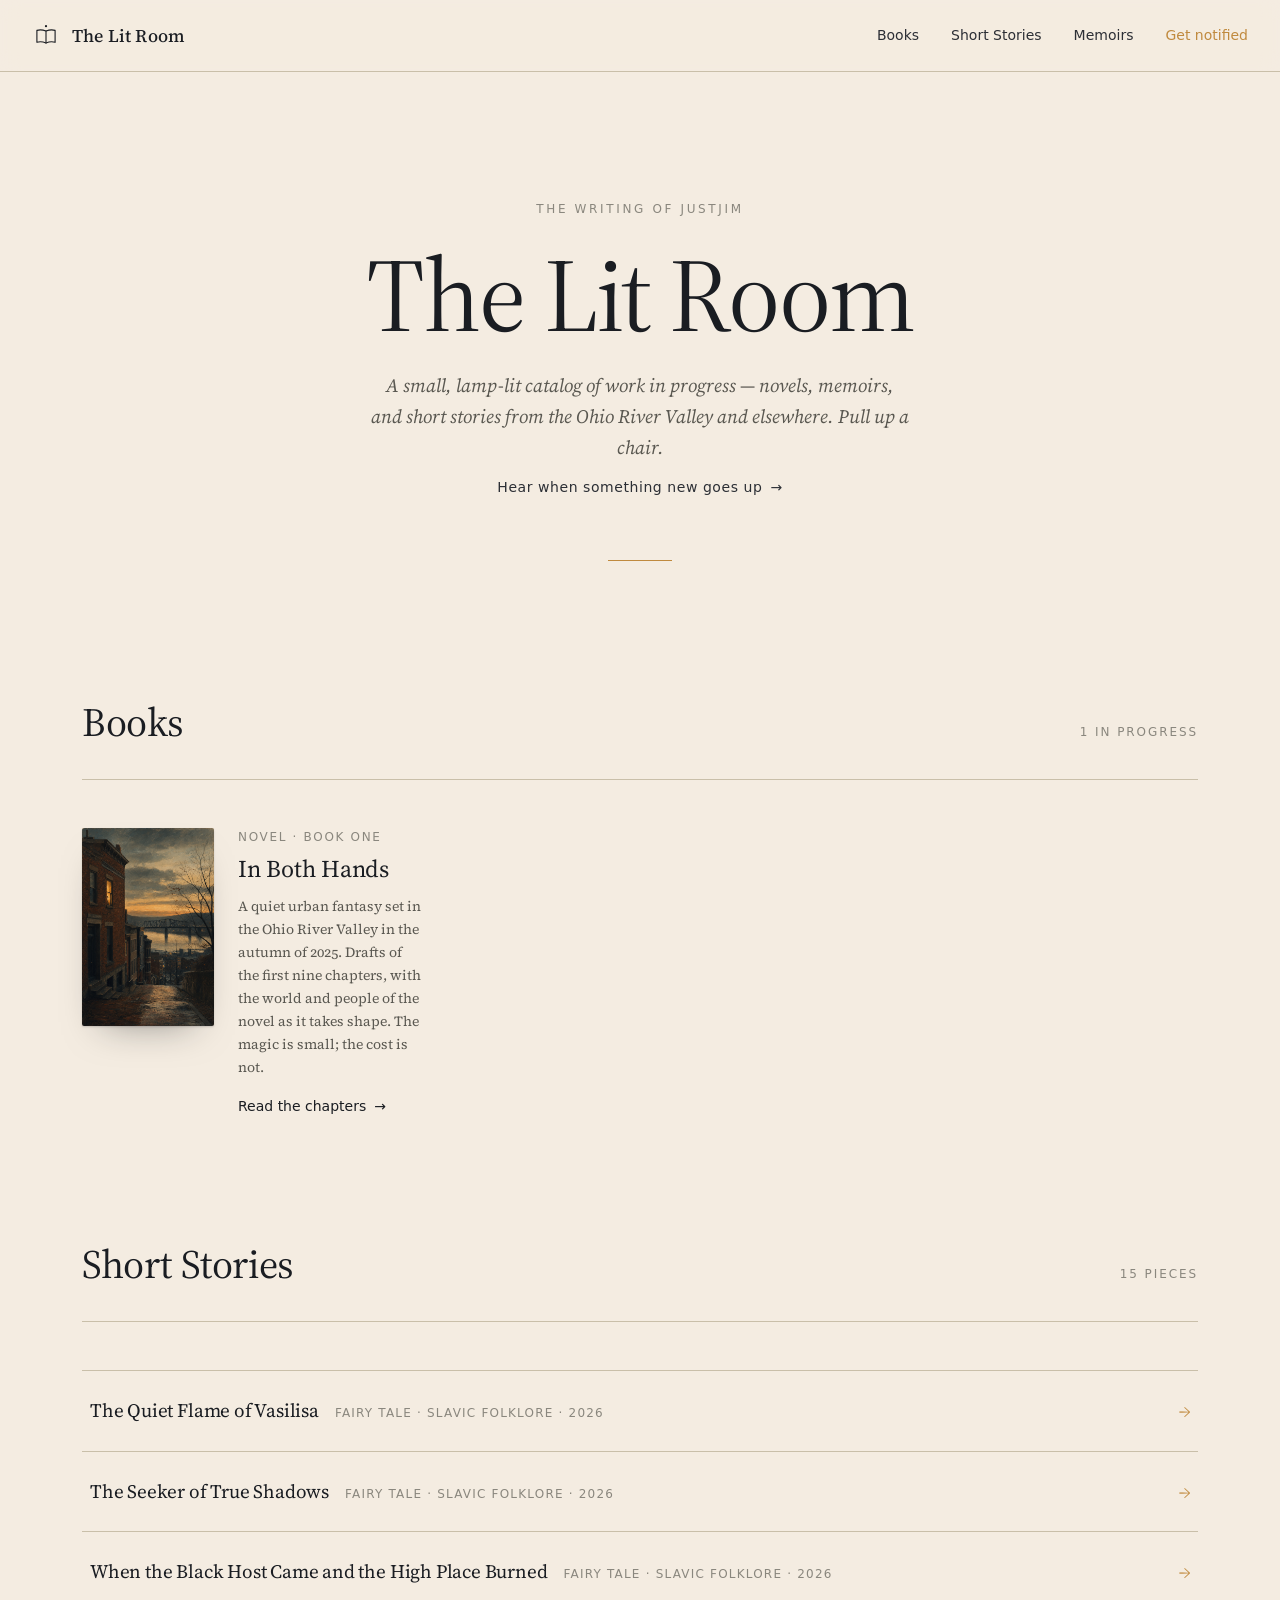
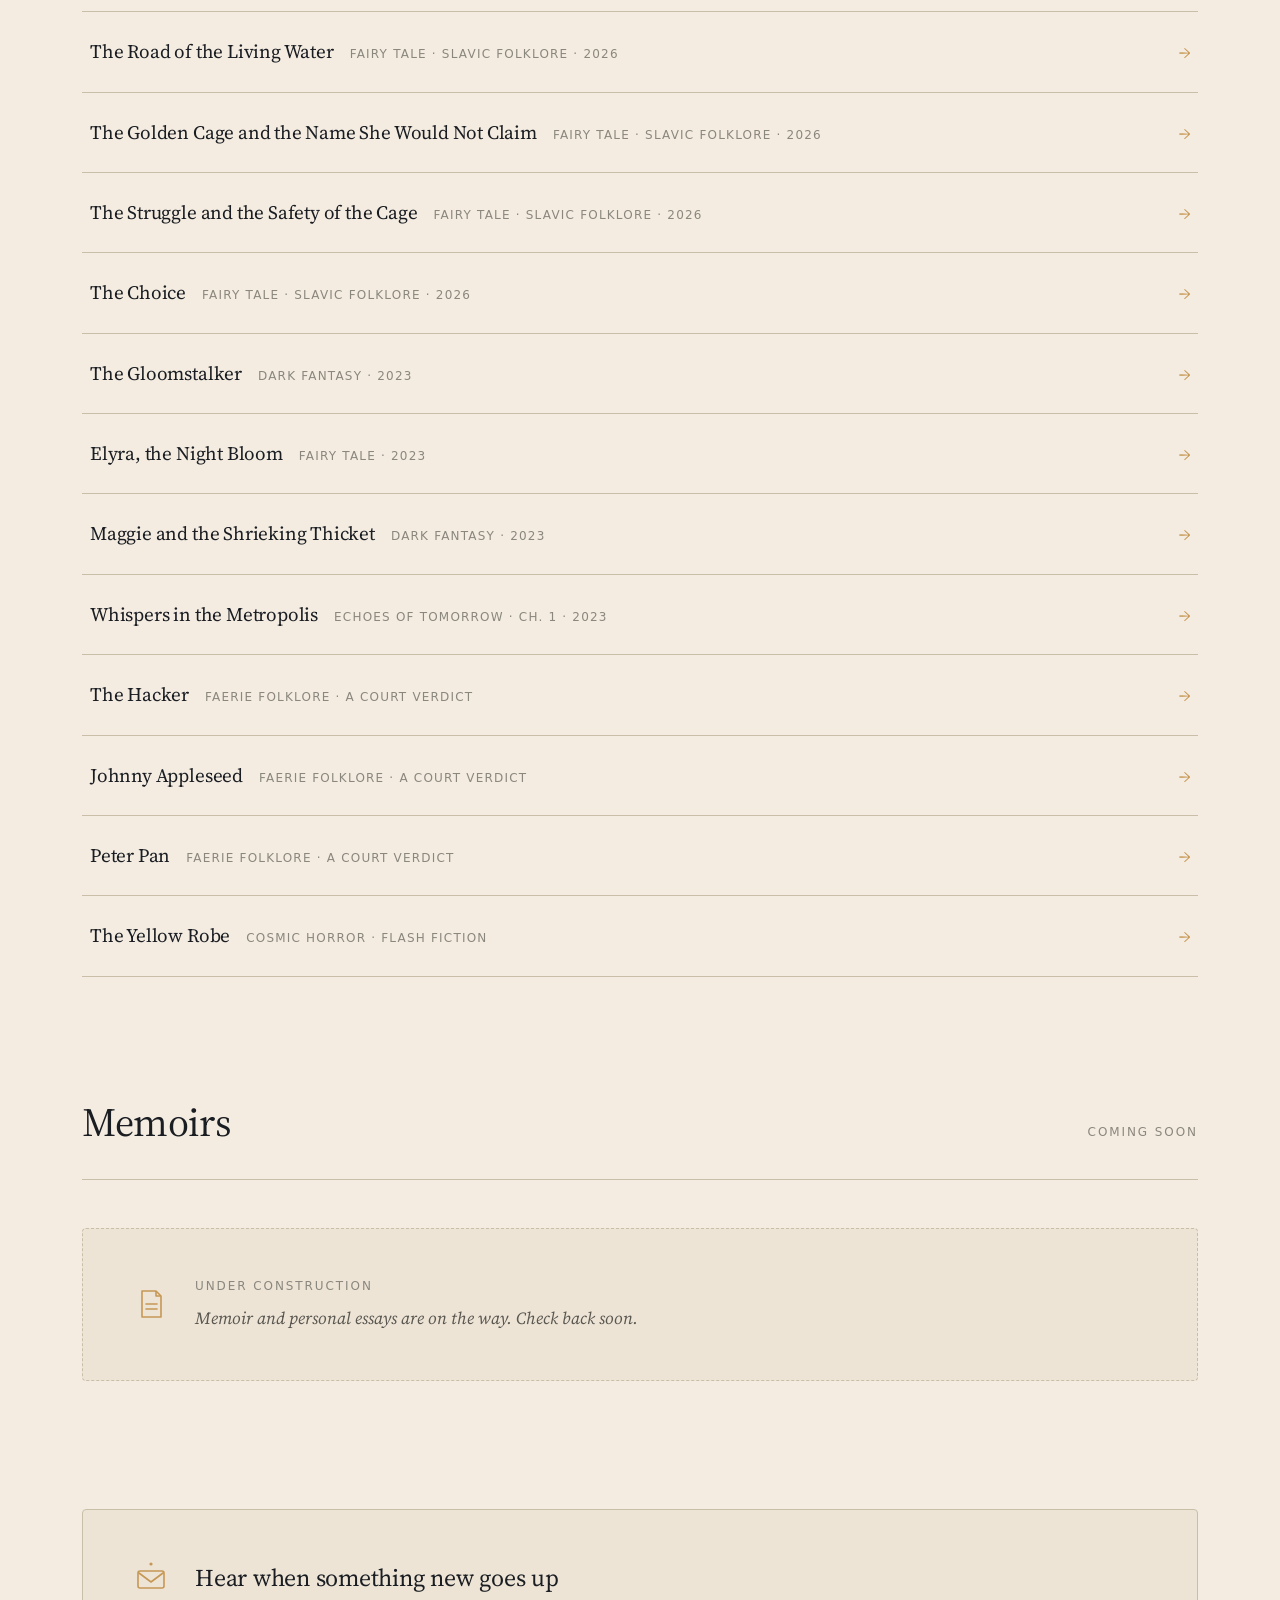
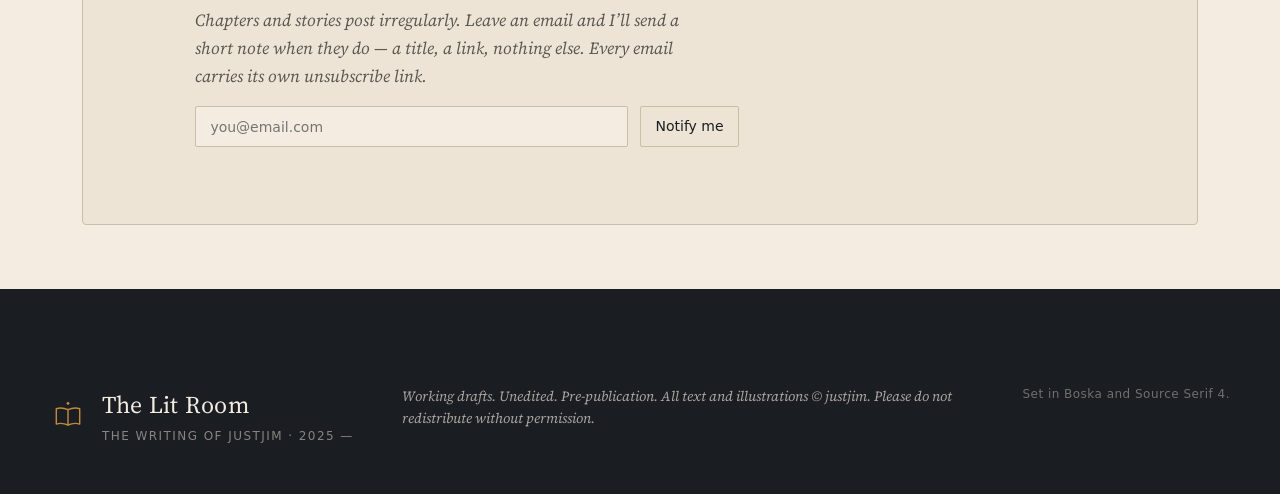
==== index.html @ fb795b66 "chore: bump the app.js cache-buster to v=7 and count The Choice on the index The tale-seven language" ====
<!doctype html>
<html lang="en">
<head>
<meta charset="utf-8" />
<meta name="viewport" content="width=device-width, initial-scale=1" />
<title>The Lit Room — books, memoirs &amp; short stories by justjim</title>
<meta name="description" content="The Lit Room — the writing of justjim. Books, memoirs, and short stories, including the novel in progress In Both Hands." />
<meta name="theme-color" content="#1a1d22" />

<!-- Fonts: Boska (display, literary) + Source Serif 4 (body) + Satoshi (UI micro) -->
<link rel="preconnect" href="https://api.fontshare.com" />
<link rel="preconnect" href="https://cdn.fontshare.com" crossorigin />
<link href="https://api.fontshare.com/v2/css?f[]=boska@300,400,500,700,400i&f[]=satoshi@300,400,500,700&display=swap" rel="stylesheet" />
<link rel="preconnect" href="https://fonts.googleapis.com" />
<link rel="preconnect" href="https://fonts.gstatic.com" crossorigin />
<link href="https://fonts.googleapis.com/css2?family=Source+Serif+4:ital,opsz,wght@0,8..60,300..700;1,8..60,300..700&display=swap" rel="stylesheet" />

<link rel="stylesheet" href="assets/styles.css" />
<link rel="stylesheet" href="assets/landing.css" />
<link rel="stylesheet" href="assets/notify.css" />
<link rel="icon" href="assets/favicon.svg" type="image/svg+xml" />

<!-- Vercel Analytics (Web Analytics + Speed Insights) -->
<script>
  window.va = window.va || function () { (window.vaq = window.vaq || []).push(arguments); };
</script>
<script defer src="/_vercel/insights/script.js"></script>
</head>
<body>

<!-- Top navigation -->
<header class="nav" aria-label="Primary">
  <a href="#top" class="nav__brand" aria-label="The Lit Room — home">
    <svg class="nav__logo" viewBox="0 0 40 40" fill="none" aria-hidden="true">
      <!-- An open book under a small light — the lit room -->
      <path d="M20 13 Q13 10 7 12 V29 Q13 27 20 30 Q27 27 33 29 V12 Q27 10 20 13 Z" stroke="currentColor" stroke-width="1.6" stroke-linejoin="round" fill="none"/>
      <path d="M20 13 V30" stroke="currentColor" stroke-width="1.6" stroke-linecap="round"/>
      <circle cx="20" cy="6" r="1.6" fill="currentColor"/>
    </svg>
    <span class="nav__wordmark">The Lit Room</span>
  </a>
  <nav class="nav__links">
    <a href="#books">Books</a>
    <a href="#short-stories">Short Stories</a>
    <a href="#memoirs">Memoirs</a>
    <!-- Revealed by notify.js alongside the signup band it points at. -->
    <a class="nav__notify" href="#notify" data-notify hidden>Get notified</a>
  </nav>
</header>

<main id="top">

<!-- Landing hero -->
<section class="lp-hero">
  <div class="lp-hero__overline">The writing of justjim</div>
  <h1 class="lp-hero__title">The Lit Room</h1>
  <p class="lp-hero__lede">
    A small, lamp-lit catalog of work in progress — novels, memoirs, and
    short stories from the Ohio River Valley and elsewhere. Pull up a chair.
  </p>
  <a href="#notify" class="cta-quiet" data-notify hidden>Hear when something new goes up <span aria-hidden="true">→</span></a>
  <div class="lp-hero__rule" aria-hidden="true"></div>
</section>

<!-- BOOKS -->
<section id="books" class="collection">
  <div class="collection__head">
    <h2 class="collection__title">Books</h2>
    <span class="collection__count">1 in progress</span>
  </div>
  <div class="works">
    <a class="work" href="in-both-hands.html">
      <div class="work__cover">
        <img src="assets/images/cover.png" alt="In Both Hands — a lit window above a rain-wet brick street descending to the river at autumn dusk" />
      </div>
      <div class="work__detail">
        <div class="work__overline">Novel · Book one</div>
        <h3 class="work__title">In Both Hands</h3>
        <p class="work__blurb">
          A quiet urban fantasy set in the Ohio River Valley in the autumn of
          2025. Drafts of the first nine chapters, with the world and people
          of the novel as it takes shape. The magic is small; the cost is not.
        </p>
        <span class="work__cta">Read the chapters <span class="arrow" aria-hidden="true">→</span></span>
      </div>
    </a>
  </div>
</section>

<!-- SHORT STORIES -->
<section id="short-stories" class="collection">
  <div class="collection__head">
    <h2 class="collection__title">Short Stories</h2>
    <span class="collection__count">15 pieces</span>
  </div>
  <ul class="story-list">
    <li class="story-list__item">
      <a class="story-list__link" href="short-stories.html#vasilisa">
        <span class="story-list__title">The Quiet Flame of Vasilisa</span>
        <span class="story-list__meta">Fairy tale · Slavic folklore · 2026</span>
        <span class="story-list__arrow" aria-hidden="true">→</span>
      </a>
    </li>
    <li class="story-list__item">
      <a class="story-list__link" href="short-stories.html#seeker">
        <span class="story-list__title">The Seeker of True Shadows</span>
        <span class="story-list__meta">Fairy tale · Slavic folklore · 2026</span>
        <span class="story-list__arrow" aria-hidden="true">→</span>
      </a>
    </li>
    <li class="story-list__item">
      <a class="story-list__link" href="short-stories.html#black-host">
        <span class="story-list__title">When the Black Host Came and the High Place Burned</span>
        <span class="story-list__meta">Fairy tale · Slavic folklore · 2026</span>
        <span class="story-list__arrow" aria-hidden="true">→</span>
      </a>
    </li>
    <li class="story-list__item">
      <a class="story-list__link" href="short-stories.html#living-water">
        <span class="story-list__title">The Road of the Living Water</span>
        <span class="story-list__meta">Fairy tale · Slavic folklore · 2026</span>
        <span class="story-list__arrow" aria-hidden="true">→</span>
      </a>
    </li>
    <li class="story-list__item">
      <a class="story-list__link" href="short-stories.html#golden-cage">
        <span class="story-list__title">The Golden Cage and the Name She Would Not Claim</span>
        <span class="story-list__meta">Fairy tale · Slavic folklore · 2026</span>
        <span class="story-list__arrow" aria-hidden="true">→</span>
      </a>
    </li>
    <li class="story-list__item">
      <a class="story-list__link" href="short-stories.html#safety-of-the-cage">
        <span class="story-list__title">The Struggle and the Safety of the Cage</span>
        <span class="story-list__meta">Fairy tale · Slavic folklore · 2026</span>
        <span class="story-list__arrow" aria-hidden="true">→</span>
      </a>
    </li>
    <li class="story-list__item">
      <a class="story-list__link" href="short-stories.html#the-choice">
        <span class="story-list__title">The Choice</span>
        <span class="story-list__meta">Fairy tale · Slavic folklore · 2026</span>
        <span class="story-list__arrow" aria-hidden="true">→</span>
      </a>
    </li>
    <li class="story-list__item">
      <a class="story-list__link" href="short-stories.html#gloomstalker">
        <span class="story-list__title">The Gloomstalker</span>
        <span class="story-list__meta">Dark fantasy · 2023</span>
        <span class="story-list__arrow" aria-hidden="true">→</span>
      </a>
    </li>
    <li class="story-list__item">
      <a class="story-list__link" href="short-stories.html#elyra">
        <span class="story-list__title">Elyra, the Night Bloom</span>
        <span class="story-list__meta">Fairy tale · 2023</span>
        <span class="story-list__arrow" aria-hidden="true">→</span>
      </a>
    </li>
    <li class="story-list__item">
      <a class="story-list__link" href="short-stories.html#maggie">
        <span class="story-list__title">Maggie and the Shrieking Thicket</span>
        <span class="story-list__meta">Dark fantasy · 2023</span>
        <span class="story-list__arrow" aria-hidden="true">→</span>
      </a>
    </li>
    <li class="story-list__item">
      <a class="story-list__link" href="short-stories.html#echoes-of-tomorrow">
        <span class="story-list__title">Whispers in the Metropolis</span>
        <span class="story-list__meta">Echoes of Tomorrow · ch. 1 · 2023</span>
        <span class="story-list__arrow" aria-hidden="true">→</span>
      </a>
    </li>
    <li class="story-list__item">
      <a class="story-list__link" href="short-stories.html#hacker">
        <span class="story-list__title">The Hacker</span>
        <span class="story-list__meta">Faerie folklore · A Court verdict</span>
        <span class="story-list__arrow" aria-hidden="true">→</span>
      </a>
    </li>
    <li class="story-list__item">
      <a class="story-list__link" href="short-stories.html#johnny-appleseed">
        <span class="story-list__title">Johnny Appleseed</span>
        <span class="story-list__meta">Faerie folklore · A Court verdict</span>
        <span class="story-list__arrow" aria-hidden="true">→</span>
      </a>
    </li>
    <li class="story-list__item">
      <a class="story-list__link" href="short-stories.html#peter-pan">
        <span class="story-list__title">Peter Pan</span>
        <span class="story-list__meta">Faerie folklore · A Court verdict</span>
        <span class="story-list__arrow" aria-hidden="true">→</span>
      </a>
    </li>
    <li class="story-list__item">
      <a class="story-list__link" href="short-stories.html#yellow-robe">
        <span class="story-list__title">The Yellow Robe</span>
        <span class="story-list__meta">Cosmic horror · Flash fiction</span>
        <span class="story-list__arrow" aria-hidden="true">→</span>
      </a>
    </li>
  </ul>
</section>

<!-- MEMOIRS -->
<section id="memoirs" class="collection">
  <div class="collection__head">
    <h2 class="collection__title">Memoirs</h2>
    <span class="collection__count">Coming soon</span>
  </div>
  <div class="coming-soon">
    <svg class="coming-soon__mark" viewBox="0 0 40 40" fill="none" aria-hidden="true">
      <path d="M11 7 H25 L30 12 V33 H11 Z" stroke="currentColor" stroke-width="1.6" stroke-linejoin="round" fill="none"/>
      <path d="M25 7 V12 H30" stroke="currentColor" stroke-width="1.6" stroke-linejoin="round" fill="none"/>
      <path d="M15 20 H26 M15 25 H26" stroke="currentColor" stroke-width="1.6" stroke-linecap="round"/>
    </svg>
    <div>
      <p class="coming-soon__title">Under construction</p>
      <p class="coming-soon__text">
        Memoir and personal essays are on the way. Check back soon.
      </p>
    </div>
  </div>
</section>

<!-- GET NOTIFIED (stays hidden until assets/comments-config.js is filled in) -->
<section id="notify" class="notify" aria-label="Hear about new work" data-notify hidden>
  <div class="notify__inner">
    <svg class="notify__mark" viewBox="0 0 40 40" fill="none" aria-hidden="true">
      <rect x="7" y="13" width="26" height="17" rx="2" stroke="currentColor" stroke-width="1.6" fill="none"/>
      <path d="M8 15 L20 24 L32 15" stroke="currentColor" stroke-width="1.6" stroke-linejoin="round" stroke-linecap="round" fill="none"/>
      <circle cx="20" cy="6" r="1.6" fill="currentColor"/>
    </svg>
    <div class="notify__copy">
      <p class="notify__title">Hear when something new goes up</p>
      <p class="notify__text">
        Chapters and stories post irregularly. Leave an email and I’ll send a
        short note when they do — a title, a link, nothing else. Every email
        carries its own unsubscribe link.
      </p>
      <form class="notify__form">
        <input class="notify__email" type="email" required autocomplete="email"
               placeholder="you@email.com" aria-label="Email address" />
        <button class="notify__submit" type="submit">Notify me</button>
      </form>
      <p class="notify__status" role="status" aria-live="polite"></p>
    </div>
  </div>
</section>

<!-- Footer -->
<footer class="footer">
  <div class="footer__inner">
    <div class="footer__brand">
      <svg class="footer__logo" viewBox="0 0 40 40" fill="none" aria-hidden="true">
        <path d="M20 13 Q13 10 7 12 V29 Q13 27 20 30 Q27 27 33 29 V12 Q27 10 20 13 Z" stroke="currentColor" stroke-width="1.6" stroke-linejoin="round" fill="none"/>
        <path d="M20 13 V30" stroke="currentColor" stroke-width="1.6" stroke-linecap="round"/>
        <circle cx="20" cy="6" r="1.6" fill="currentColor"/>
      </svg>
      <div>
        <div class="footer__title">The Lit Room</div>
        <div class="footer__subtitle">The writing of justjim · 2025 — </div>
      </div>
    </div>
    <p class="footer__disclaimer">
      Working drafts. Unedited. Pre-publication. All text and illustrations
      © justjim. Please do not redistribute without permission.
    </p>
    <p class="footer__colophon">
      Set in Boska and Source Serif 4.
    </p>
  </div>
</footer>

</main>

<script src="assets/app.js?v=7"></script>
<script src="assets/refresh.js"></script>
<!-- Notify signup: client-only Supabase. Invisible until assets/comments-config.js is filled in. -->
<script src="assets/comments-config.js"></script>
<script src="assets/notify.js"></script>
</body>
</html>
---- assets/styles.css ----
/* =========================================================================
   In Both Hands — a novel in progress
   Literary publisher aesthetic. Warm cream paper, ink black, lamp amber.
   Boska (display) + Source Serif 4 (body). Restrained. Considered.
   ========================================================================= */

:root {
  /* Palette — warm paper + ink + a single lamp accent */
  --paper:        #f4ece1;   /* warm cream, the page */
  --paper-2:      #ede4d6;   /* a half-step warmer for cards */
  --paper-3:      #e3d8c5;   /* slightly dusted, for borders */
  --ink:          #1a1d22;   /* near-black, with a touch of warmth */
  --ink-soft:     #2c2f35;
  --ink-mute:     #5a5851;   /* body soft, captions */
  --ink-fade:     #8a877e;   /* metadata */
  --rule:         #c9bfa9;   /* hairlines */
  --slate:        #20242b;   /* dark surface for People section */
  --slate-2:      #2a2f37;
  --amber:        #c08a3e;   /* lamp light, accent only */
  --amber-warm:   #d49a4a;
  --amber-glow:   rgba(192, 138, 62, 0.18);

  /* Type */
  --display: "Boska", "Source Serif 4", Georgia, serif;
  --body:    "Source Serif 4", Georgia, "Times New Roman", serif;
  --ui:      "Satoshi", "Inter", system-ui, -apple-system, sans-serif;

  /* Scale */
  --text-xs:   0.75rem;
  --text-sm:   0.875rem;
  --text-base: 1.0625rem;   /* 17px — comfortable literary read */
  --text-lg:   1.1875rem;
  --text-xl:   1.5rem;
  --text-2xl:  2rem;
  --text-3xl:  2.75rem;
  --text-4xl:  4rem;
  --text-hero: clamp(3rem, 9vw, 6.5rem);

  /* Spacing */
  --s-1: 0.25rem;
  --s-2: 0.5rem;
  --s-3: 0.75rem;
  --s-4: 1rem;
  --s-5: 1.5rem;
  --s-6: 2rem;
  --s-7: 3rem;
  --s-8: 4rem;
  --s-9: 6rem;
  --s-10: 8rem;

  /* Layout */
  --container: 1180px;
  --reading:   640px;

  /* Motion */
  --ease: cubic-bezier(0.22, 0.61, 0.36, 1);
  --dur-slow: 900ms;
  --dur:      450ms;
  --dur-fast: 220ms;
}

/* -------------------------------------------------------------------------
   Reset + base
   ------------------------------------------------------------------------- */
*, *::before, *::after { box-sizing: border-box; }
html { -webkit-text-size-adjust: 100%; scroll-behavior: smooth; }
body {
  margin: 0;
  background: var(--paper);
  color: var(--ink);
  font-family: var(--body);
  font-size: var(--text-base);
  line-height: 1.65;
  font-weight: 400;
  font-feature-settings: "kern", "liga", "onum";
  -webkit-font-smoothing: antialiased;
  text-rendering: optimizeLegibility;
}
img { max-width: 100%; height: auto; display: block; }
a { color: inherit; text-decoration: none; }
button { font: inherit; cursor: pointer; background: none; border: 0; color: inherit; }
hr { border: 0; }

/* Selection */
::selection { background: var(--amber); color: var(--paper); }

/* -------------------------------------------------------------------------
   Typography utilities
   ------------------------------------------------------------------------- */
.eyebrow {
  font-family: var(--ui);
  font-size: var(--text-xs);
  letter-spacing: 0.18em;
  text-transform: uppercase;
  color: var(--ink-fade);
  font-weight: 500;
  margin-bottom: var(--s-5);
}
.overline {
  font-family: var(--ui);
  font-size: var(--text-xs);
  letter-spacing: 0.16em;
  text-transform: uppercase;
  color: var(--ink-fade);
  font-weight: 500;
}
.section__title {
  font-family: var(--display);
  font-weight: 400;
  font-size: clamp(1.875rem, 4vw, 2.75rem);
  line-height: 1.15;
  letter-spacing: -0.01em;
  color: var(--ink);
  margin: 0 0 var(--s-7);
  max-width: 22ch;
}
.section__lede {
  font-family: var(--body);
  font-size: var(--text-lg);
  color: var(--ink-mute);
  max-width: 60ch;
  margin: 0 0 var(--s-7);
  font-style: italic;
}

/* -------------------------------------------------------------------------
   Navigation
   ------------------------------------------------------------------------- */
.nav {
  position: sticky;
  top: 0;
  z-index: 50;
  display: flex;
  align-items: center;
  justify-content: space-between;
  padding: var(--s-4) var(--s-6);
  background: rgba(244, 236, 225, 0.86);
  backdrop-filter: saturate(140%) blur(10px);
  -webkit-backdrop-filter: saturate(140%) blur(10px);
  border-bottom: 1px solid var(--rule);
}
.nav__brand {
  display: inline-flex;
  align-items: center;
  gap: var(--s-3);
  color: var(--ink);
}
.nav__logo { width: 28px; height: 28px; }
.nav__wordmark {
  font-family: var(--display);
  font-size: 1.125rem;
  letter-spacing: 0.01em;
  font-weight: 500;
}
.nav__links {
  display: flex;
  gap: var(--s-6);
  font-family: var(--ui);
  font-size: var(--text-sm);
  color: var(--ink-soft);
}
.nav__links a {
  position: relative;
  padding: var(--s-2) 0;
  transition: color var(--dur-fast) var(--ease);
}
.nav__links a::after {
  content: "";
  position: absolute;
  left: 0; right: 100%; bottom: 0;
  height: 1px;
  background: var(--amber);
  transition: right var(--dur) var(--ease);
}
.nav__links a:hover { color: var(--ink); }
.nav__links a:hover::after { right: 0; }
/* The signup link carries the accent so it reads as an offer, not a section. */
.nav__links a.nav__notify { color: var(--amber); }

@media (max-width: 720px) {
  .nav { padding: var(--s-3) var(--s-4); }
  .nav__links { gap: var(--s-4); font-size: var(--text-xs); }
  .nav__links a:nth-child(n+4) { display: none; }
  /* The signup link is the point of the nav on a phone — keep it past the cut. */
  .nav__links a.nav__notify:nth-child(n+4) { display: inline-block; }
}

/* -------------------------------------------------------------------------
   Hero
   ------------------------------------------------------------------------- */
.hero {
  display: grid;
  grid-template-columns: 1fr 1fr;
  gap: var(--s-9);
  align-items: center;
  max-width: var(--container);
  margin: 0 auto;
  padding: var(--s-10) var(--s-6) var(--s-9);
}
.hero__cover {
  position: relative;
  perspective: 1800px;
}
.hero__frame {
  position: relative;
  aspect-ratio: 2 / 3;
  border-radius: 2px;
  overflow: hidden;
  background: var(--ink);
  box-shadow:
    0 1px 0 rgba(255,255,255,0.08) inset,
    0 30px 60px -20px rgba(26, 29, 34, 0.45),
    0 10px 25px -10px rgba(26, 29, 34, 0.35);
  transform: rotateY(-2deg) rotateX(0.5deg);
  transition: transform var(--dur-slow) var(--ease);
}
.hero__frame:hover { transform: rotateY(0deg) rotateX(0deg); }
.hero__frame img {
  width: 100%;
  height: 100%;
  object-fit: cover;
  filter: contrast(1.02) saturate(0.95);
}
/* Halation around the lit window in the cover */
.hero__frame::before {
  content: "";
  position: absolute;
  inset: 0;
  background: radial-gradient(
    circle at 72% 38%,
    var(--amber-glow) 0%,
    transparent 35%
  );
  pointer-events: none;
  mix-blend-mode: screen;
}
/* Vignette */
.hero__frame::after {
  content: "";
  position: absolute;
  inset: 0;
  background: radial-gradient(
    ellipse at center,
    transparent 55%,
    rgba(0,0,0,0.35) 100%
  );
  pointer-events: none;
}
.hero__frame-text {
  position: absolute;
  inset: auto 0 8% 0;
  text-align: center;
  color: var(--paper);
  z-index: 2;
  padding: 0 var(--s-5);
}
.hero__frame-overline {
  font-family: var(--ui);
  font-size: 0.625rem;
  letter-spacing: 0.4em;
  text-transform: uppercase;
  color: rgba(244, 236, 225, 0.65);
  margin-bottom: var(--s-3);
}
.hero__frame-title {
  font-family: var(--display);
  font-size: clamp(1.5rem, 3.2vw, 2.4rem);
  letter-spacing: 0.02em;
  line-height: 1.05;
  font-weight: 400;
  text-shadow: 0 1px 6px rgba(0,0,0,0.45);
}
.hero__frame-author {
  font-family: var(--display);
  font-style: italic;
  font-size: 0.95rem;
  margin-top: var(--s-3);
  color: rgba(244, 236, 225, 0.78);
  letter-spacing: 0.02em;
}

.hero__copy { max-width: 36rem; }
.hero__title {
  font-family: var(--display);
  font-weight: 300;
  line-height: 0.96;
  letter-spacing: -0.02em;
  color: var(--ink);
  font-size: var(--text-hero);
  margin: var(--s-4) 0 var(--s-5);
  display: flex;
  flex-direction: column;
}
.hero__title .i {
  font-style: italic;
  font-weight: 300;
  color: var(--ink-soft);
}
.hero__title .ii {
  font-weight: 500;
  color: var(--ink);
  letter-spacing: -0.015em;
}
.hero__byline {
  font-family: var(--body);
  font-style: italic;
  color: var(--ink-mute);
  font-size: var(--text-lg);
  margin: 0 0 var(--s-6);
}
.hero__byline strong { font-weight: 500; font-style: normal; color: var(--ink); }
.hero__lede {
  font-family: var(--body);
  font-size: var(--text-lg);
  line-height: 1.65;
  color: var(--ink-soft);
  margin: 0 0 var(--s-7);
  max-width: 34rem;
}
.hero__meta {
  display: grid;
  grid-template-columns: repeat(2, minmax(0, 1fr));
  gap: var(--s-4) var(--s-5);
  padding: var(--s-5) 0;
  border-top: 1px solid var(--rule);
  border-bottom: 1px solid var(--rule);
  margin-bottom: var(--s-6);
}
.hero__meta > div { display: flex; flex-direction: column; gap: 2px; }
.meta__k {
  font-family: var(--ui);
  font-size: 0.625rem;
  letter-spacing: 0.22em;
  text-transform: uppercase;
  color: var(--ink-fade);
}
.meta__v {
  font-family: var(--body);
  font-size: 0.95rem;
  color: var(--ink-soft);
}

.cta {
  display: inline-flex;
  align-items: center;
  gap: var(--s-3);
  font-family: var(--ui);
  font-size: 0.875rem;
  letter-spacing: 0.04em;
  color: var(--ink);
  padding: var(--s-3) var(--s-5);
  border: 1px solid var(--ink);
  border-radius: 999px;
  transition: all var(--dur) var(--ease);
}
.cta:hover {
  background: var(--ink);
  color: var(--paper);
  transform: translateY(-1px);
}

/* Secondary pull toward the signup band — quieter than the pill so it never
   competes with the primary "read" action beside it. */
a.cta-quiet {
  display: inline-flex;
  align-items: center;
  gap: var(--s-2);
  font-family: var(--ui);
  font-size: 0.875rem;
  letter-spacing: 0.04em;
  color: var(--ink-soft);
  padding: var(--s-3) 0;
  border-bottom: 1px solid transparent;
  transition: color var(--dur-fast) var(--ease), border-color var(--dur-fast) var(--ease);
}
a.cta-quiet:hover { color: var(--amber); border-bottom-color: var(--amber); }

.hero__actions {
  display: flex;
  align-items: center;
  gap: var(--s-5);
  flex-wrap: wrap;
}

@media (max-width: 880px) {
  .hero {
    grid-template-columns: 1fr;
    gap: var(--s-7);
    padding: var(--s-8) var(--s-4) var(--s-7);
  }
  .hero__cover { max-width: 360px; margin: 0 auto; }
  .hero__meta { grid-template-columns: 1fr 1fr; }
}

/* -------------------------------------------------------------------------
   Sections
   ------------------------------------------------------------------------- */
.section {
  padding: var(--s-10) var(--s-6);
  border-top: 1px solid var(--rule);
}
.section__inner {
  max-width: var(--container);
  margin: 0 auto;
}

.section--about { background: var(--paper); }
.prose {
  font-family: var(--body);
  font-size: var(--text-lg);
  line-height: 1.75;
  color: var(--ink-soft);
}
.prose p { margin: 0 0 var(--s-5); }
.prose--two-column {
  column-count: 2;
  column-gap: var(--s-8);
  max-width: 68rem;
}
.prose--two-column p:first-child::first-letter {
  font-family: var(--display);
  font-size: 3.6em;
  float: left;
  line-height: 0.88;
  padding: 0.05em 0.08em 0 0;
  color: var(--ink);
  font-weight: 400;
}
@media (max-width: 760px) {
  .prose--two-column { column-count: 1; }
}

/* -------------------------------------------------------------------------
   World
   ------------------------------------------------------------------------- */
.section--world { background: var(--paper-2); }
.world-grid {
  display: grid;
  grid-template-columns: repeat(3, 1fr);
  gap: var(--s-6);
}
.world-card {
  background: var(--paper);
  border: 1px solid var(--paper-3);
  padding: var(--s-6);
  border-radius: 3px;
  transition: transform var(--dur) var(--ease), box-shadow var(--dur) var(--ease);
}
.world-card:hover {
  transform: translateY(-2px);
  box-shadow: 0 20px 40px -25px rgba(26,29,34,0.25);
}
.world-card__location {
  font-family: var(--ui);
  font-size: var(--text-xs);
  letter-spacing: 0.2em;
  text-transform: uppercase;
  color: var(--amber);
  margin-bottom: var(--s-3);
}
.world-card__title {
  font-family: var(--display);
  font-weight: 400;
  font-size: var(--text-xl);
  margin: 0 0 var(--s-3);
  color: var(--ink);
}
.world-card p {
  font-family: var(--body);
  font-size: var(--text-base);
  color: var(--ink-mute);
  line-height: 1.6;
  margin: 0;
}
@media (max-width: 880px) { .world-grid { grid-template-columns: 1fr; } }

/* -------------------------------------------------------------------------
   People
   ------------------------------------------------------------------------- */
.section--people {
  background: var(--slate);
  color: var(--paper);
  border-top-color: var(--slate-2);
}
.section--people .eyebrow { color: rgba(244,236,225,0.5); }
.section--people .section__title { color: var(--paper); }

.people-grid {
  display: grid;
  grid-template-columns: 1fr 1fr;
  gap: var(--s-7);
}
.person {
  padding: var(--s-6);
  background: var(--slate-2);
  border-radius: 3px;
  border-left: 2px solid var(--amber);
}
.person__plate {
  display: flex;
  justify-content: space-between;
  align-items: baseline;
  margin-bottom: var(--s-5);
  padding-bottom: var(--s-4);
  border-bottom: 1px solid rgba(244,236,225,0.12);
}
.person__monogram {
  font-family: var(--display);
  font-size: var(--text-2xl);
  color: var(--amber);
  font-weight: 400;
  letter-spacing: 0.04em;
}
.person__role {
  font-family: var(--ui);
  font-size: var(--text-xs);
  letter-spacing: 0.1em;
  text-transform: uppercase;
  color: rgba(244,236,225,0.55);
  text-align: right;
}
.person__name {
  font-family: var(--display);
  font-weight: 400;
  font-size: 1.875rem;
  color: var(--paper);
  margin: 0 0 var(--s-3);
  letter-spacing: -0.005em;
}
.person__brief {
  font-family: var(--body);
  color: rgba(244,236,225,0.78);
  font-size: var(--text-base);
  line-height: 1.65;
  margin: 0 0 var(--s-5);
}
.person__voice {
  font-family: var(--body);
  font-style: italic;
  color: var(--paper);
  font-size: var(--text-lg);
  line-height: 1.6;
  padding: var(--s-4) 0 var(--s-4) var(--s-5);
  border-left: 1px solid var(--amber);
  margin: 0 0 var(--s-3);
}
.quote-open, .quote-close {
  font-family: var(--display);
  color: var(--amber);
  font-size: 1.4em;
  line-height: 0;
  vertical-align: -0.15em;
  font-style: normal;
}
.person__voice-note {
  font-family: var(--ui);
  font-size: var(--text-xs);
  letter-spacing: 0.05em;
  color: rgba(244,236,225,0.5);
}
@media (max-width: 880px) { .people-grid { grid-template-columns: 1fr; } }

/* -------------------------------------------------------------------------
   Chapters
   ------------------------------------------------------------------------- */
.section--chapters { background: var(--paper); }
.chapters {
  list-style: none;
  padding: 0;
  margin: 0;
  counter-reset: chapter;
}
.chapter {
  display: grid;
  grid-template-columns: 5fr 7fr;
  gap: var(--s-7);
  padding: var(--s-7) 0;
  border-bottom: 1px solid var(--rule);
}
.chapter:last-child { border-bottom: 0; }
/* Chapters without an illustration read full-width instead of leaving an empty art column. */
.chapter--no-art { grid-template-columns: 1fr; }

.chapter__art {
  margin: 0;
  position: relative;
}
.chapter__art img {
  width: 100%;
  aspect-ratio: 4 / 5;
  object-fit: cover;
  border-radius: 2px;
  filter: contrast(1.02) saturate(0.92);
  box-shadow: 0 18px 35px -22px rgba(26,29,34,0.4);
}

.chapter__num {
  font-family: var(--ui);
  font-size: var(--text-xs);
  letter-spacing: 0.24em;
  text-transform: uppercase;
  color: var(--amber);
  font-weight: 500;
  margin-bottom: var(--s-3);
}
.chapter__title {
  font-family: var(--display);
  font-weight: 400;
  font-size: clamp(1.875rem, 3.4vw, 2.6rem);
  line-height: 1.12;
  color: var(--ink);
  margin: 0 0 var(--s-4);
  letter-spacing: -0.01em;
}
.chapter__meta {
  display: flex;
  flex-wrap: wrap;
  gap: var(--s-2);
  font-family: var(--ui);
  font-size: var(--text-xs);
  color: var(--ink-fade);
  letter-spacing: 0.04em;
  margin-bottom: var(--s-5);
}
.chapter__meta span:nth-child(even) { color: var(--rule); }
.chapter__synopsis {
  font-family: var(--body);
  font-size: var(--text-lg);
  color: var(--ink-mute);
  line-height: 1.7;
  margin: 0 0 var(--s-6);
  max-width: 38rem;
  font-style: italic;
}
.chapter__toggle {
  display: inline-flex;
  align-items: center;
  gap: var(--s-3);
  font-family: var(--ui);
  font-size: 0.875rem;
  letter-spacing: 0.05em;
  color: var(--ink);
  border-bottom: 1px solid var(--ink);
  padding: var(--s-2) 0;
  transition: gap var(--dur) var(--ease), color var(--dur) var(--ease);
}
.chapter__toggle:hover {
  gap: var(--s-5);
  color: var(--amber);
  border-bottom-color: var(--amber);
}
.chapter__toggle-icon {
  display: inline-block;
  transition: transform var(--dur) var(--ease);
}
.chapter__toggle[aria-expanded="true"] .chapter__toggle-icon {
  transform: rotate(180deg);
}

.chapter__body {
  grid-column: 1 / -1;
  margin-top: var(--s-7);
  padding-top: var(--s-6);
  border-top: 1px solid var(--rule);
}
.chapter__body[hidden] { display: none; }
.chapter__body-inner {
  max-width: var(--reading);
  margin: 0 auto;
  font-family: var(--body);
  font-size: 1.125rem;
  line-height: 1.78;
  color: var(--ink-soft);
}
.chapter__body-inner p {
  margin: 0 0 var(--s-4);
  text-align: left;
  hyphens: auto;
}
.chapter__body-inner p:first-child::first-letter {
  font-family: var(--display);
  font-size: 3.4em;
  float: left;
  line-height: 0.88;
  padding: 0.04em 0.08em 0 0;
  color: var(--ink);
  font-weight: 400;
}
.chapter__body-inner em {
  font-style: italic;
  color: var(--ink);
}
.chapter__body-inner .section-break,
.chapter__body-inner hr.section-break {
  border: 0;
  height: var(--s-6);
  margin: var(--s-5) 0;
  display: block;
  text-align: center;
}
.chapter__body-inner .section-break::after,
.chapter__body-inner hr.section-break::after {
  content: "·   ·   ·";
  font-family: var(--display);
  color: var(--ink-fade);
  letter-spacing: 0.4em;
  font-size: 1.2rem;
}

@media (max-width: 880px) {
  .chapter { grid-template-columns: 1fr; gap: var(--s-5); }
}

/* -------------------------------------------------------------------------
   Craft
   ------------------------------------------------------------------------- */
.section--craft { background: var(--paper-2); }
.craft-grid {
  display: grid;
  grid-template-columns: repeat(2, 1fr);
  gap: var(--s-7);
}
.craft-item {
  padding: var(--s-6) var(--s-6) var(--s-6) 0;
  border-top: 1px solid var(--rule);
  padding-top: var(--s-5);
}
.craft-item__num {
  font-family: var(--display);
  font-style: italic;
  color: var(--amber);
  font-size: var(--text-xl);
  margin-bottom: var(--s-3);
}
.craft-item h3 {
  font-family: var(--display);
  font-weight: 400;
  font-size: 1.5rem;
  line-height: 1.2;
  color: var(--ink);
  margin: 0 0 var(--s-3);
}
.craft-item p {
  font-family: var(--body);
  font-size: var(--text-base);
  color: var(--ink-mute);
  line-height: 1.7;
  margin: 0;
}
.craft-item em { color: var(--ink); font-style: italic; }
@media (max-width: 760px) { .craft-grid { grid-template-columns: 1fr; gap: var(--s-5); } }

/* -------------------------------------------------------------------------
   Footer
   ------------------------------------------------------------------------- */
.footer {
  background: var(--ink);
  color: var(--paper);
  padding: var(--s-9) var(--s-6) var(--s-7);
}
.footer__inner {
  max-width: var(--container);
  margin: 0 auto;
  display: grid;
  grid-template-columns: auto 1fr auto;
  gap: var(--s-7);
  align-items: start;
}
.footer__brand {
  display: flex;
  align-items: center;
  gap: var(--s-4);
}
.footer__logo { width: 36px; height: 36px; color: var(--amber); }
.footer__title {
  font-family: var(--display);
  font-size: 1.5rem;
  font-weight: 400;
  letter-spacing: 0.01em;
  color: var(--paper);
}
.footer__subtitle {
  font-family: var(--ui);
  font-size: var(--text-xs);
  letter-spacing: 0.12em;
  text-transform: uppercase;
  color: rgba(244,236,225,0.5);
  margin-top: 2px;
}
.footer__disclaimer {
  font-family: var(--body);
  font-style: italic;
  font-size: var(--text-sm);
  color: rgba(244,236,225,0.65);
  margin: 0;
  max-width: 38rem;
  line-height: 1.6;
}
.footer__colophon {
  font-family: var(--ui);
  font-size: var(--text-xs);
  letter-spacing: 0.04em;
  color: rgba(244,236,225,0.4);
  margin: 0;
  text-align: right;
  max-width: 18rem;
  line-height: 1.6;
}
@media (max-width: 880px) {
  .footer__inner { grid-template-columns: 1fr; gap: var(--s-5); }
  .footer__colophon { text-align: left; max-width: none; }
}

/* -------------------------------------------------------------------------
   Reveal on scroll
   ------------------------------------------------------------------------- */
[data-reveal] {
  opacity: 0;
  transform: translateY(18px);
  transition:
    opacity var(--dur-slow) var(--ease),
    transform var(--dur-slow) var(--ease);
}
[data-reveal].is-visible {
  opacity: 1;
  transform: translateY(0);
}
@media (prefers-reduced-motion: reduce) {
  *, *::before, *::after {
    animation-duration: 0.01ms !important;
    transition-duration: 0.01ms !important;
  }
  [data-reveal] { opacity: 1; transform: none; }
}

/* -------------------------------------------------------------------------
   Focus styles
   ------------------------------------------------------------------------- */
:focus-visible {
  outline: 2px solid var(--amber);
  outline-offset: 3px;
  border-radius: 2px;
}
---- assets/landing.css ----
/* =========================================================================
   The Lit Room — landing page
   Built on the In Both Hands design system (styles.css supplies the palette,
   fonts, nav, footer, and base type). This file adds only the landing layout:
   the catalog hero and the three collection sections (Books, Memoirs, Shorts).
   ========================================================================= */

/* -------------------------------------------------------------------------
   Landing hero
   ------------------------------------------------------------------------- */
.lp-hero {
  max-width: var(--container);
  margin: 0 auto;
  padding: var(--s-10) var(--s-6) var(--s-8);
  text-align: center;
}
.lp-hero__overline {
  font-family: var(--ui);
  font-size: var(--text-xs);
  letter-spacing: 0.22em;
  text-transform: uppercase;
  color: var(--ink-fade);
  font-weight: 500;
  margin-bottom: var(--s-5);
}
.lp-hero__title {
  font-family: var(--display);
  font-weight: 400;
  font-size: var(--text-hero);
  line-height: 0.98;
  letter-spacing: -0.02em;
  margin: 0;
}
.lp-hero__lede {
  font-family: var(--body);
  font-size: var(--text-lg);
  font-style: italic;
  color: var(--ink-mute);
  max-width: 54ch;
  margin: var(--s-5) auto 0;
}
.lp-hero__rule {
  width: 64px;
  height: 1px;
  background: var(--amber);
  margin: var(--s-7) auto 0;
}

/* -------------------------------------------------------------------------
   Collection section
   ------------------------------------------------------------------------- */
.collection {
  max-width: var(--container);
  margin: 0 auto;
  padding: var(--s-8) var(--s-6);
}
.collection + .collection { padding-top: var(--s-7); }
.collection__head {
  display: flex;
  align-items: baseline;
  justify-content: space-between;
  gap: var(--s-4);
  padding-bottom: var(--s-5);
  margin-bottom: var(--s-7);
  border-bottom: 1px solid var(--rule);
}
.collection__title {
  font-family: var(--display);
  font-weight: 400;
  font-size: clamp(1.75rem, 4vw, 2.5rem);
  letter-spacing: -0.01em;
  margin: 0;
}
.collection__count {
  font-family: var(--ui);
  font-size: var(--text-xs);
  letter-spacing: 0.16em;
  text-transform: uppercase;
  color: var(--ink-fade);
  white-space: nowrap;
}

/* -------------------------------------------------------------------------
   Work cards (a book / memoir / story in the catalog)
   ------------------------------------------------------------------------- */
.works {
  display: grid;
  grid-template-columns: repeat(auto-fill, minmax(280px, 1fr));
  gap: var(--s-7);
}
.work {
  display: grid;
  grid-template-columns: 132px 1fr;
  gap: var(--s-5);
  align-items: start;
  color: inherit;
}
a.work {
  transition: transform var(--dur) var(--ease);
}
a.work:hover { transform: translateY(-3px); }

.work__cover {
  position: relative;
  aspect-ratio: 2 / 3;
  border-radius: 2px;
  overflow: hidden;
  background: var(--paper-3);
  box-shadow:
    0 1px 2px rgba(26, 29, 34, 0.18),
    0 18px 38px -22px rgba(26, 29, 34, 0.5);
}
.work__cover img { width: 100%; height: 100%; object-fit: cover; }
a.work:hover .work__cover {
  box-shadow:
    0 2px 4px rgba(26, 29, 34, 0.2),
    0 26px 50px -22px rgba(26, 29, 34, 0.55);
}

.work__overline {
  font-family: var(--ui);
  font-size: var(--text-xs);
  letter-spacing: 0.14em;
  text-transform: uppercase;
  color: var(--ink-fade);
  font-weight: 500;
}
.work__title {
  font-family: var(--display);
  font-weight: 400;
  font-size: var(--text-xl);
  line-height: 1.12;
  letter-spacing: -0.01em;
  margin: var(--s-2) 0 0;
}
.work__blurb {
  font-family: var(--body);
  font-size: var(--text-sm);
  color: var(--ink-mute);
  margin: var(--s-3) 0 0;
  max-width: 42ch;
}
.work__cta {
  display: inline-flex;
  align-items: center;
  gap: var(--s-2);
  font-family: var(--ui);
  font-size: var(--text-sm);
  font-weight: 500;
  color: var(--ink);
  margin-top: var(--s-4);
}
.work__cta .arrow { transition: transform var(--dur) var(--ease); }
a.work:hover .work__cta .arrow { transform: translateX(4px); }

/* -------------------------------------------------------------------------
   Story list (text-only catalog rows, e.g. Short Stories)
   ------------------------------------------------------------------------- */
.story-list {
  list-style: none;
  margin: 0;
  padding: 0;
  border-top: 1px solid var(--rule);
}
.story-list__link {
  display: flex;
  align-items: baseline;
  gap: var(--s-4);
  padding: var(--s-5) var(--s-2);
  border-bottom: 1px solid var(--rule);
  color: inherit;
  transition: background var(--dur-fast) var(--ease), padding-left var(--dur) var(--ease);
}
.story-list__link:hover {
  background: var(--paper-2);
  padding-left: var(--s-4);
}
.story-list__title {
  font-family: var(--display);
  font-size: var(--text-lg);
  letter-spacing: -0.01em;
}
.story-list__meta {
  font-family: var(--ui);
  font-size: var(--text-xs);
  letter-spacing: 0.1em;
  text-transform: uppercase;
  color: var(--ink-fade);
}
.story-list__arrow {
  margin-left: auto;
  color: var(--amber);
  transition: transform var(--dur) var(--ease);
}
.story-list__link:hover .story-list__arrow { transform: translateX(4px); }

@media (max-width: 540px) {
  .story-list__link { flex-wrap: wrap; gap: var(--s-1) var(--s-3); }
  .story-list__arrow { margin-left: var(--s-2); }
}

/* -------------------------------------------------------------------------
   Empty / under-construction state
   ------------------------------------------------------------------------- */
.coming-soon {
  display: flex;
  align-items: center;
  gap: var(--s-5);
  padding: var(--s-7);
  border: 1px dashed var(--rule);
  border-radius: 4px;
  background: var(--paper-2);
}
.coming-soon__mark {
  flex: none;
  width: 40px;
  height: 40px;
  color: var(--amber);
  opacity: 0.85;
}
.coming-soon__title {
  font-family: var(--ui);
  font-size: var(--text-xs);
  letter-spacing: 0.16em;
  text-transform: uppercase;
  color: var(--ink-fade);
  font-weight: 500;
  margin: 0 0 var(--s-2);
}
.coming-soon__text {
  font-family: var(--body);
  font-style: italic;
  color: var(--ink-mute);
  margin: 0;
  max-width: 56ch;
}

@media (max-width: 540px) {
  .work { grid-template-columns: 104px 1fr; gap: var(--s-4); }
  .coming-soon { flex-direction: column; align-items: flex-start; text-align: left; }
}
---- assets/notify.css ----
/* The Lit Room — "hear about new work" signup band + unsubscribe page.
   Quiet, in the coming-soon card's register. Hidden until notify.js confirms
   the backend is configured. */

.notify {
  max-width: var(--container);
  margin: 0 auto;
  padding: var(--s-8) var(--s-6);
}

.notify__inner {
  display: flex;
  align-items: flex-start;
  gap: var(--s-5);
  padding: var(--s-7);
  border: 1px solid var(--rule);
  border-radius: 4px;
  background: var(--paper-2);
}

.notify__mark {
  flex: none;
  width: 40px;
  height: 40px;
  color: var(--amber);
  opacity: 0.85;
}

.notify__copy { flex: 1 1 auto; min-width: 0; }

.notify__title {
  font-family: var(--display);
  font-weight: 400;
  font-size: var(--text-xl);
  letter-spacing: -0.01em;
  margin: 0 0 var(--s-2);
}

.notify__text {
  font-family: var(--body);
  font-style: italic;
  color: var(--ink-mute);
  margin: 0 0 var(--s-4);
  max-width: 56ch;
}

.notify__form {
  display: flex;
  flex-wrap: wrap;
  gap: var(--s-3);
  max-width: 34rem;
}

.notify__email {
  flex: 1 1 16rem;
  min-width: 0;
  box-sizing: border-box;
  font-family: var(--ui);
  font-size: var(--text-sm);
  color: var(--ink);
  background: var(--paper);
  border: 1px solid var(--rule);
  border-radius: 2px;
  padding: 0.5rem 0.9rem;
}
.notify__email:focus { outline: none; border-color: var(--amber); }

.notify__submit {
  font-family: var(--ui);
  font-size: var(--text-sm);
  color: var(--ink);
  background: transparent;
  border: 1px solid var(--rule);
  border-radius: 2px;
  padding: 0.5rem 0.9rem;
  cursor: pointer;
  transition: border-color 0.18s ease, color 0.18s ease;
}
.notify__submit:hover { border-color: var(--amber); color: var(--amber); }
.notify__submit:disabled { opacity: 0.5; cursor: default; }

.notify__status {
  font-family: var(--ui);
  font-size: var(--text-sm);
  color: var(--ink-soft);
  margin: var(--s-3) 0 0;
  min-height: 1.2em;
}
.notify__status--ok { color: var(--amber); }

@media (max-width: 540px) {
  .notify__inner { flex-direction: column; }
}

/* ---- unsubscribe.html ---------------------------------------------------- */

.unsub {
  max-width: var(--reading);
  margin: 0 auto;
  padding: var(--s-10) var(--s-6);
  text-align: center;
}
.unsub__mark {
  width: 40px;
  height: 40px;
  color: var(--amber);
  opacity: 0.85;
  margin: 0 auto var(--s-5);
}
.unsub__title {
  font-family: var(--display);
  font-weight: 400;
  font-size: var(--text-2xl);
  letter-spacing: -0.01em;
  margin: 0 0 var(--s-3);
}
.unsub__text {
  font-family: var(--body);
  font-style: italic;
  color: var(--ink-mute);
  margin: 0 auto var(--s-6);
  max-width: 46ch;
}
.unsub__home {
  font-family: var(--ui);
  font-size: var(--text-sm);
  font-weight: 500;
  color: var(--ink);
  border-bottom: 1px solid var(--amber);
  padding-bottom: 2px;
}
.unsub__home:hover { color: var(--amber); }
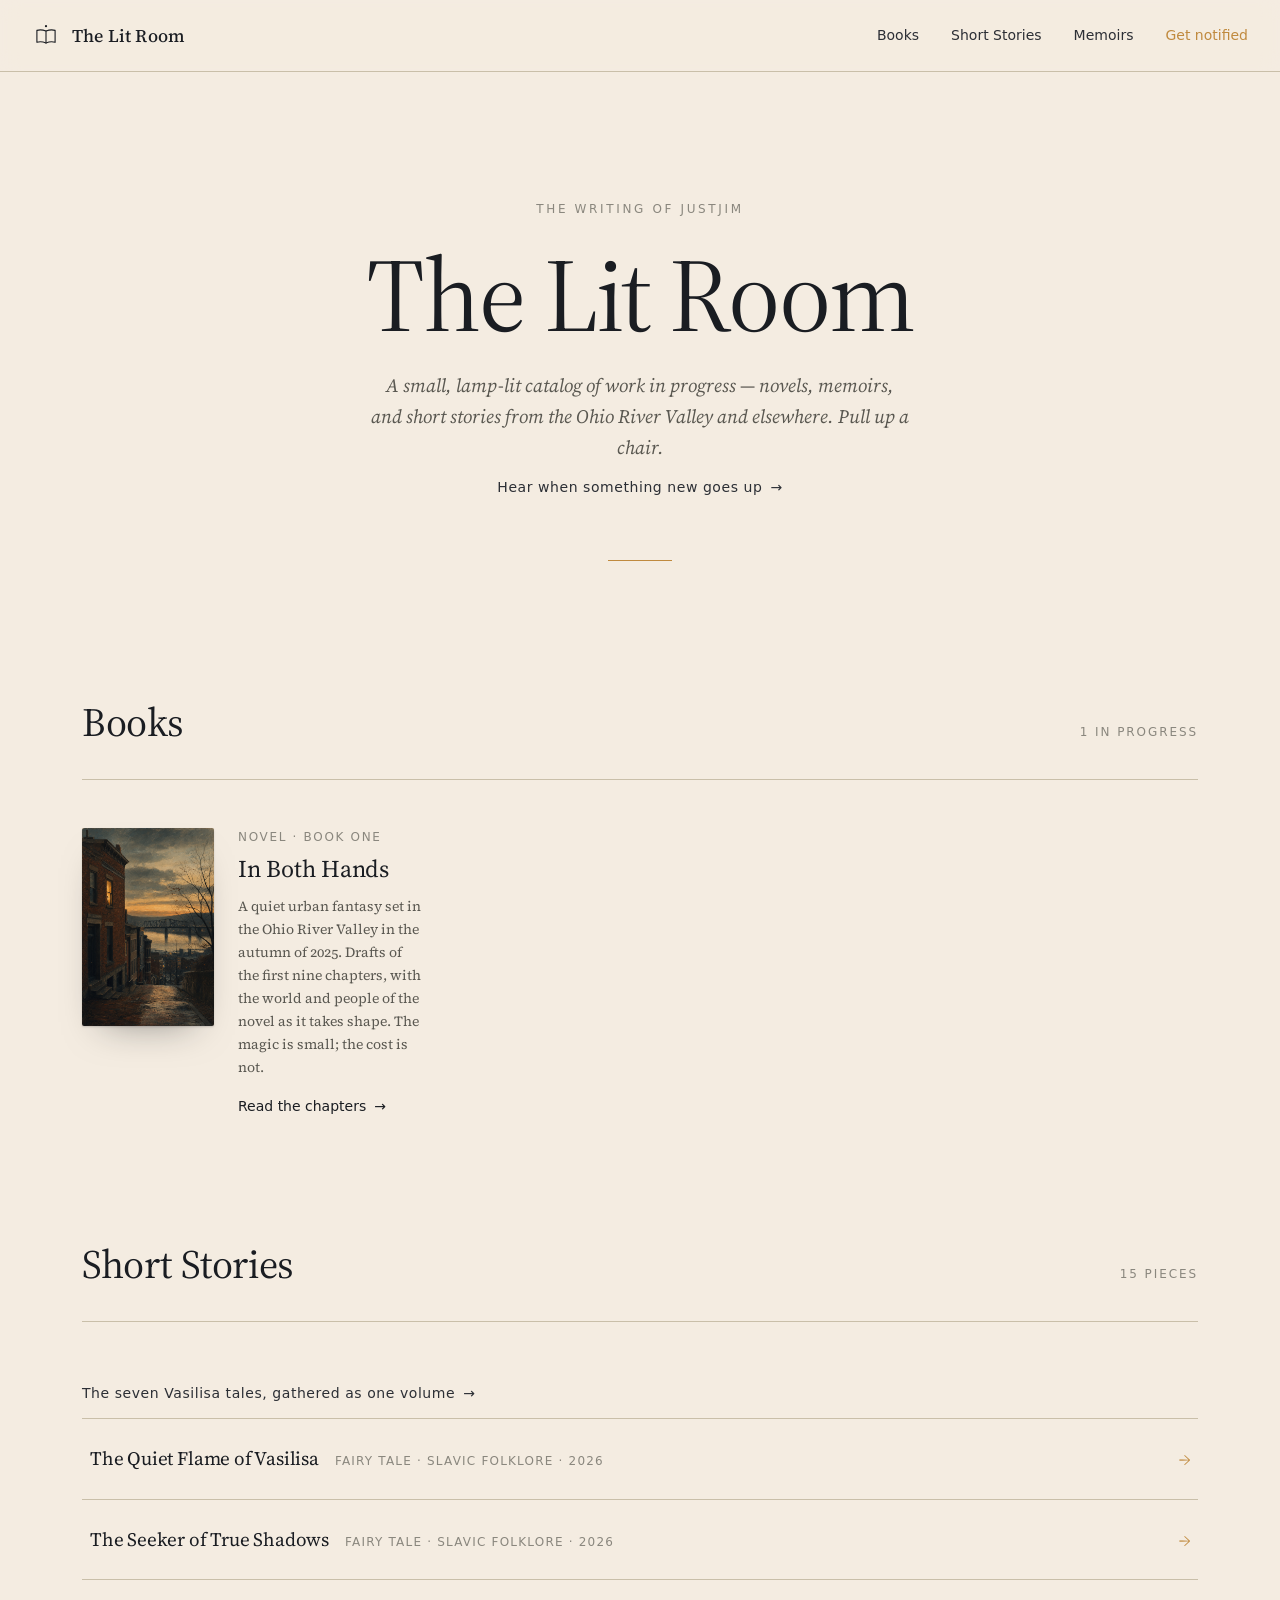
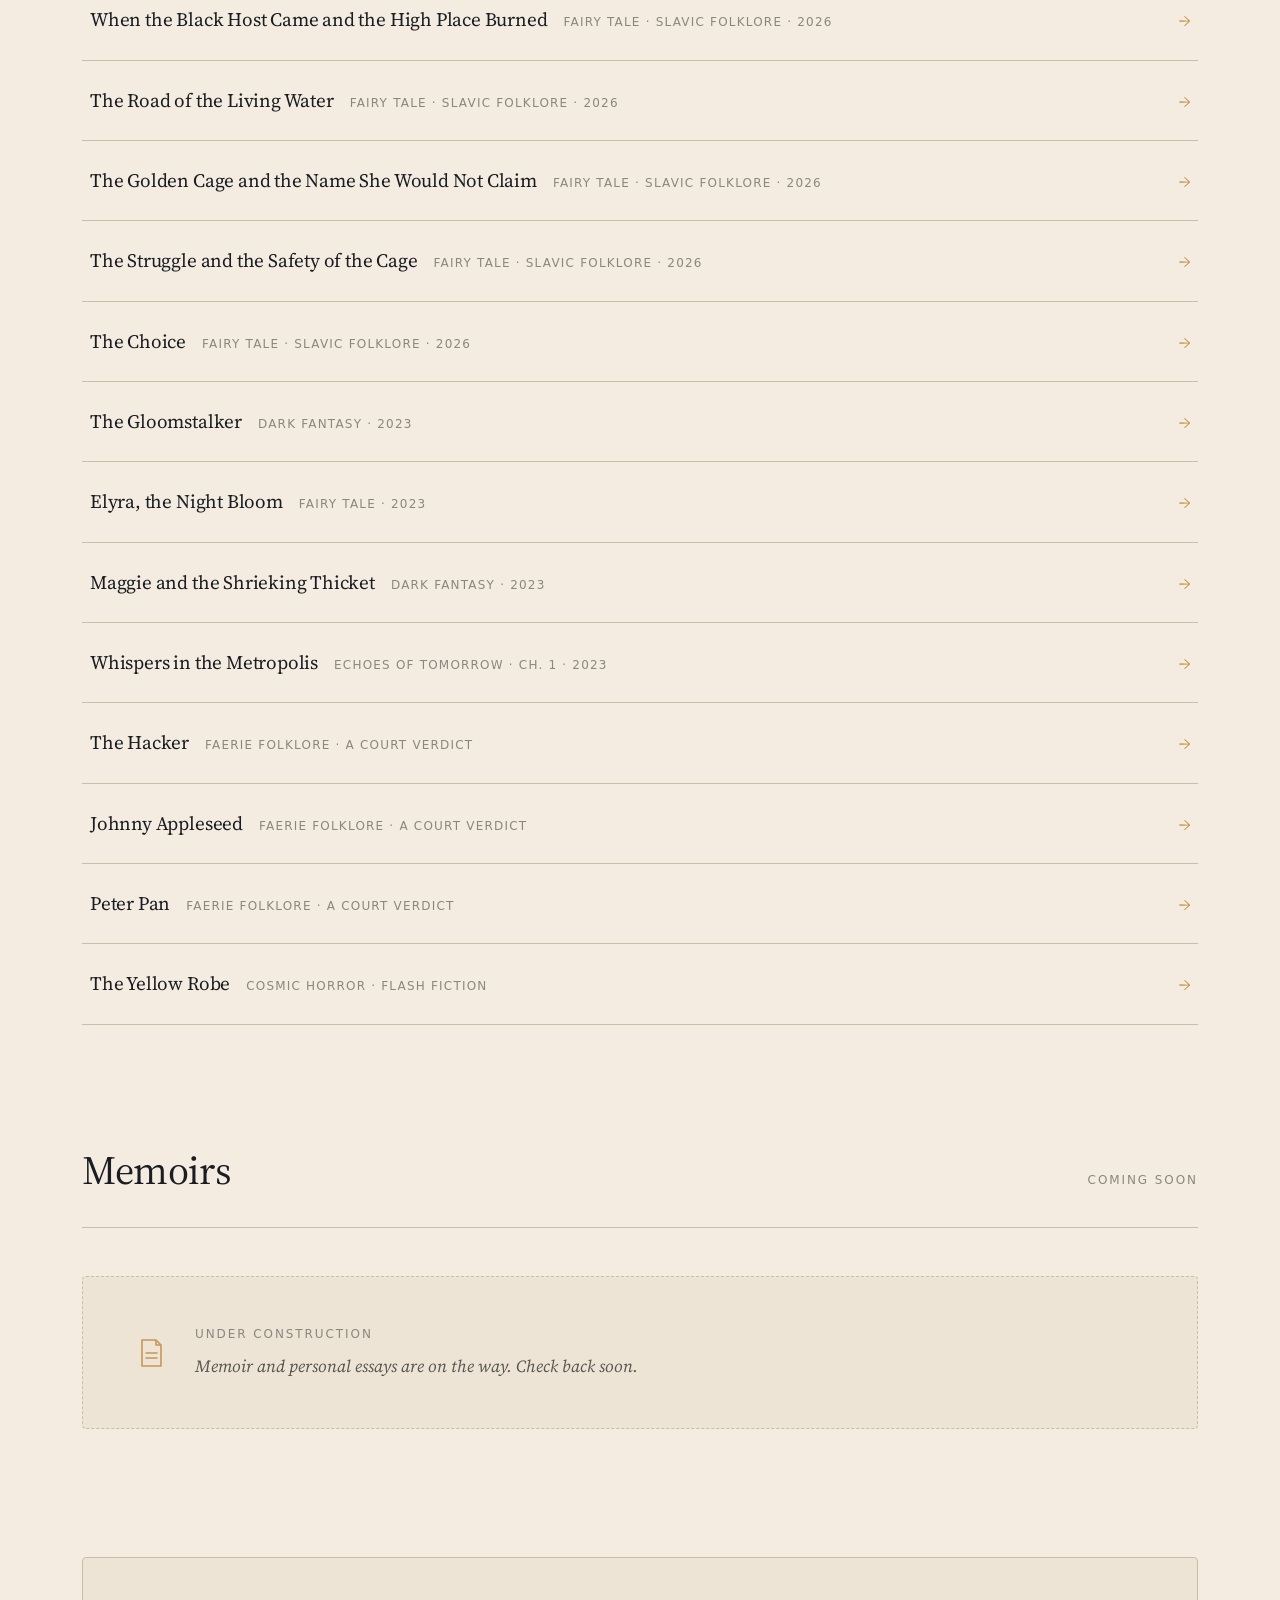
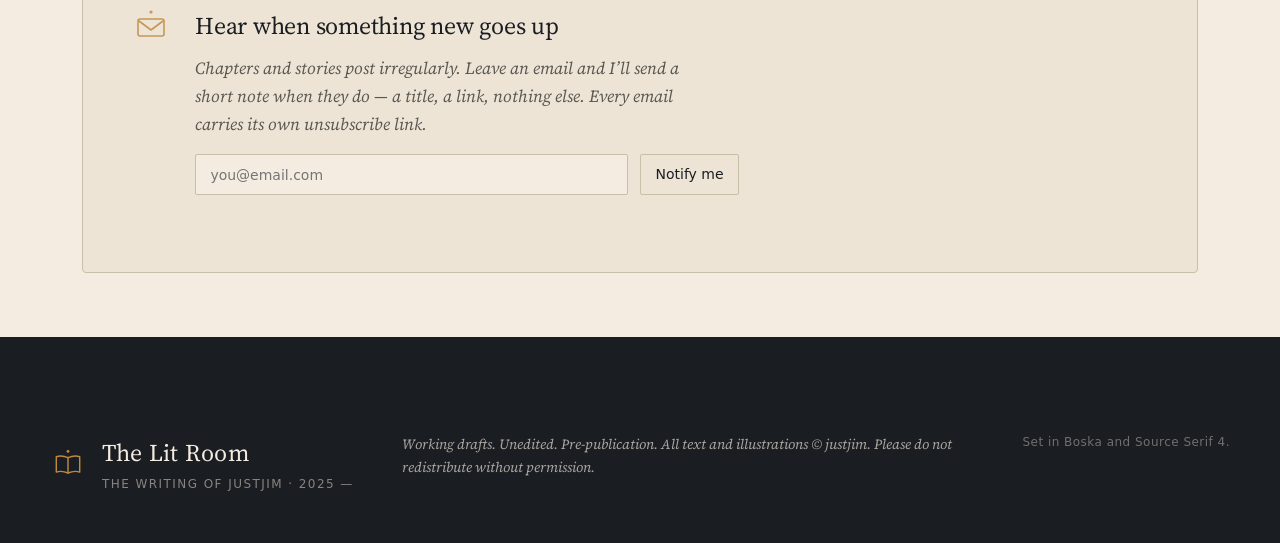
==== commit c51f015e: "feat: gather the seven Vasilisa tales into one bilingual volume vasilisa.html reads the cycle straig" ====
--- a/index.html
+++ b/index.html
@@ -93,6 +93,7 @@
     <h2 class="collection__title">Short Stories</h2>
     <span class="collection__count">15 pieces</span>
   </div>
+  <a class="cta-quiet" href="vasilisa.html">The seven Vasilisa tales, gathered as one volume <span aria-hidden="true">→</span></a>
   <ul class="story-list">
     <li class="story-list__item">
       <a class="story-list__link" href="short-stories.html#vasilisa">
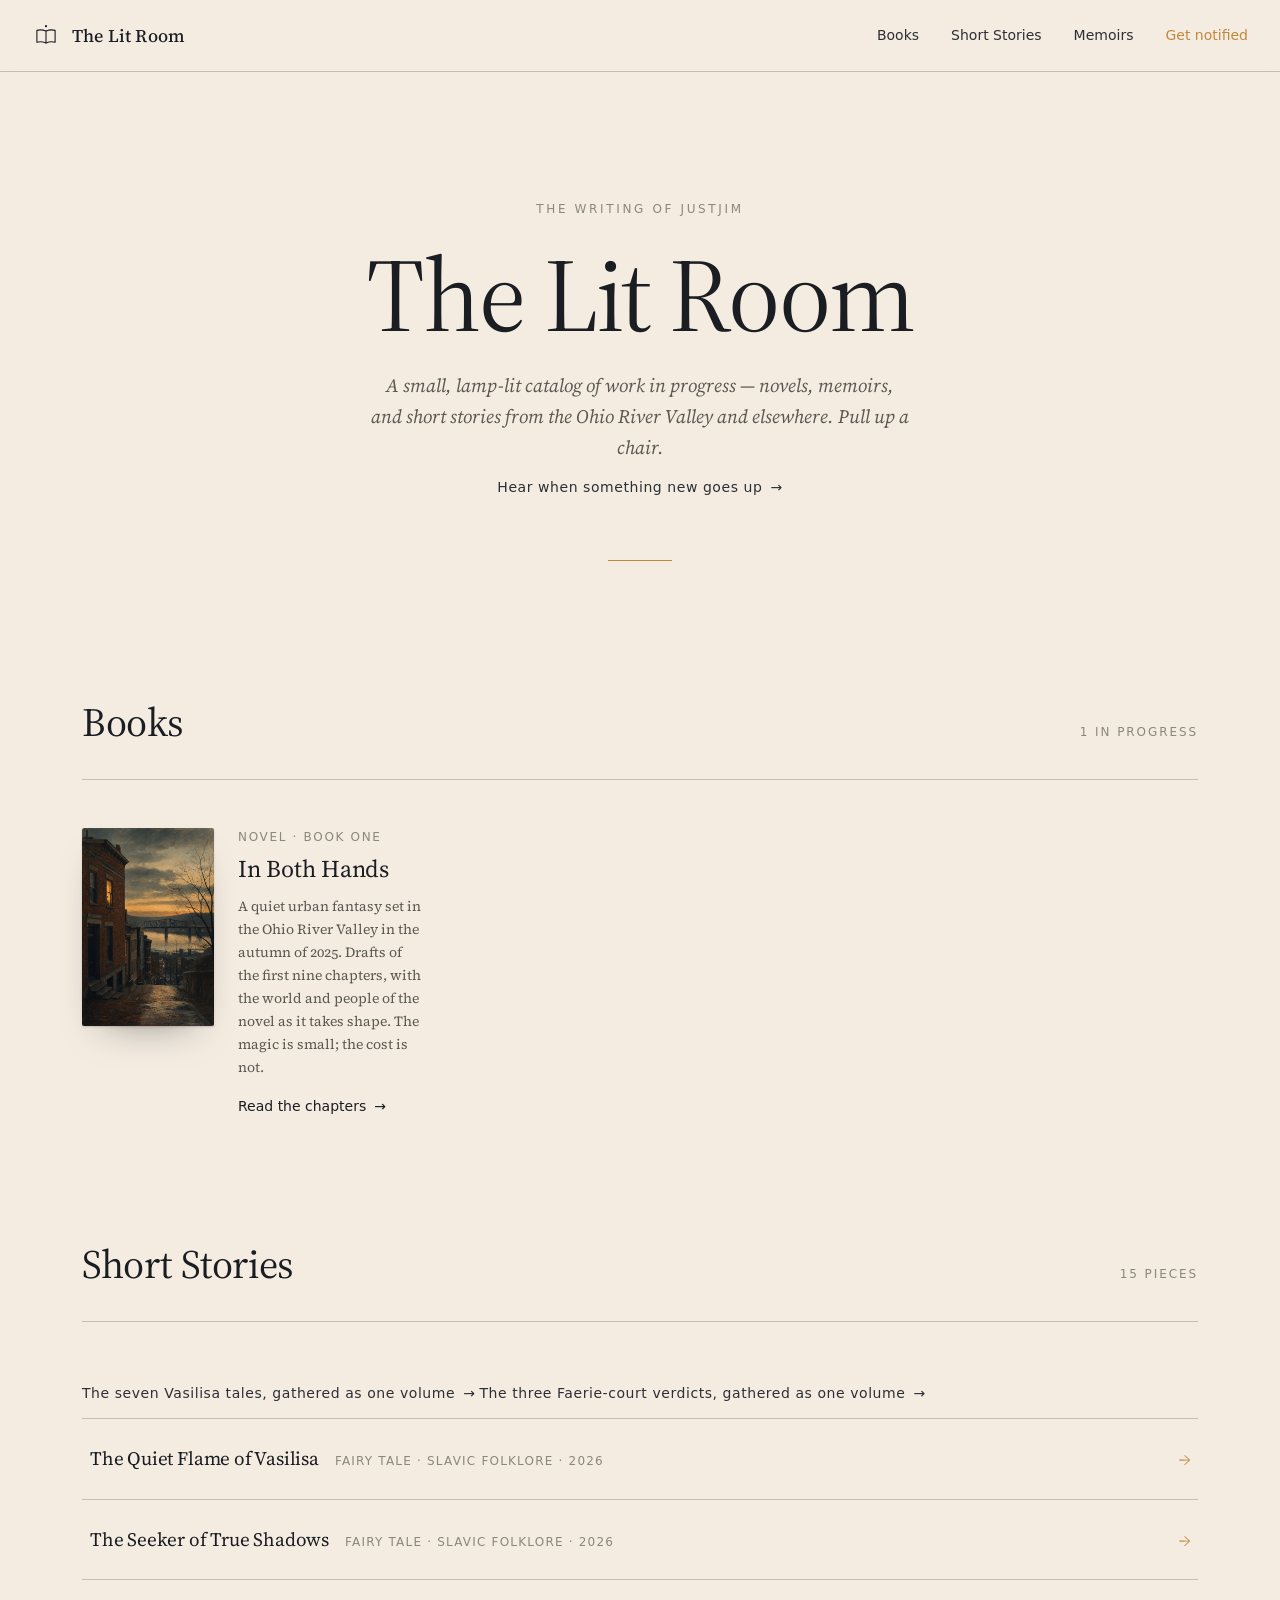
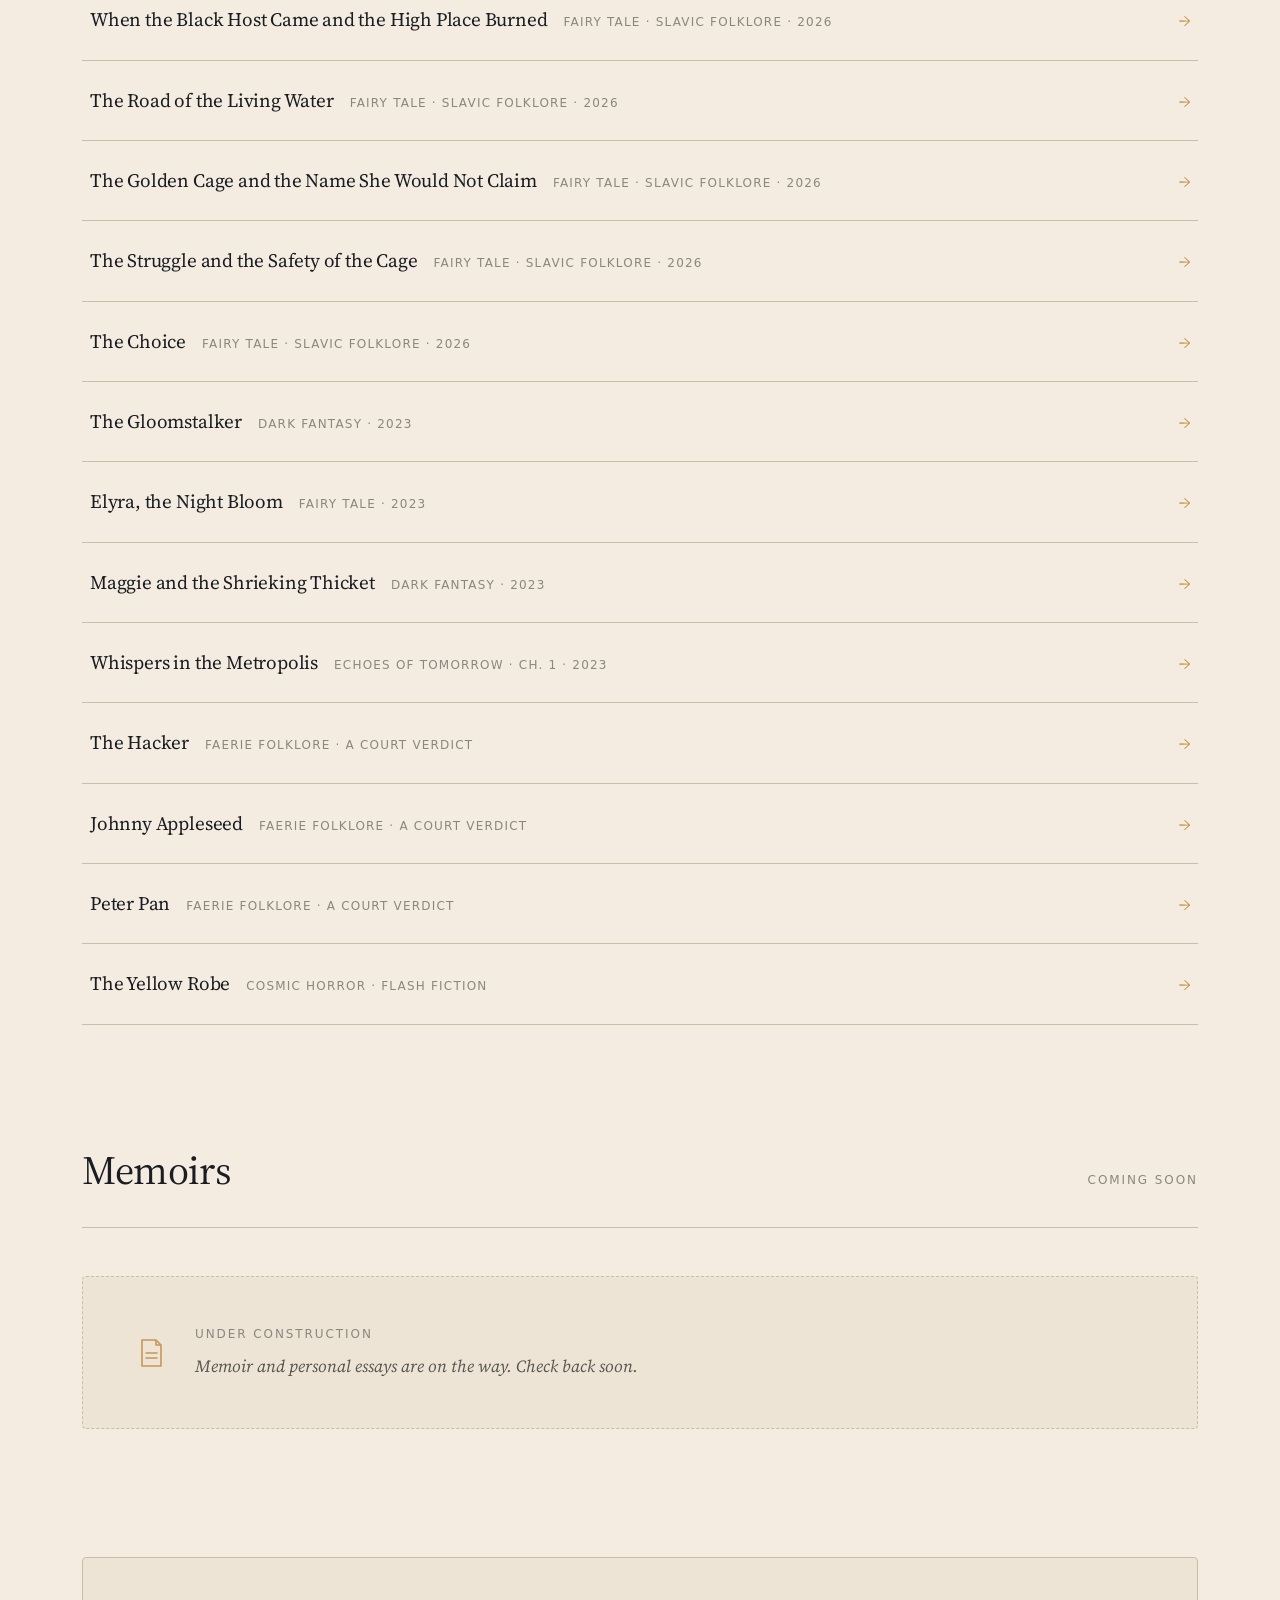
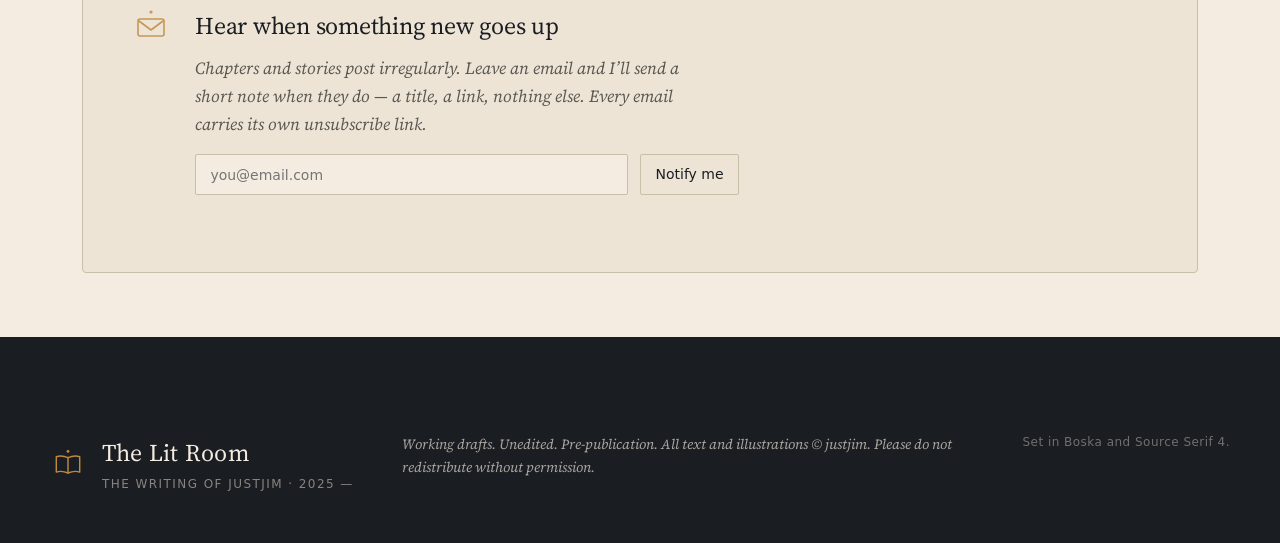
==== commit f6f45744: "feat: gather the Faerie-court verdicts into a volume, split Farther Shores The Bracken-of-the-Index " ====
--- a/index.html
+++ b/index.html
@@ -94,6 +94,7 @@
     <span class="collection__count">15 pieces</span>
   </div>
   <a class="cta-quiet" href="vasilisa.html">The seven Vasilisa tales, gathered as one volume <span aria-hidden="true">→</span></a>
+  <a class="cta-quiet" href="faerie-court.html">The three Faerie-court verdicts, gathered as one volume <span aria-hidden="true">→</span></a>
   <ul class="story-list">
     <li class="story-list__item">
       <a class="story-list__link" href="short-stories.html#vasilisa">
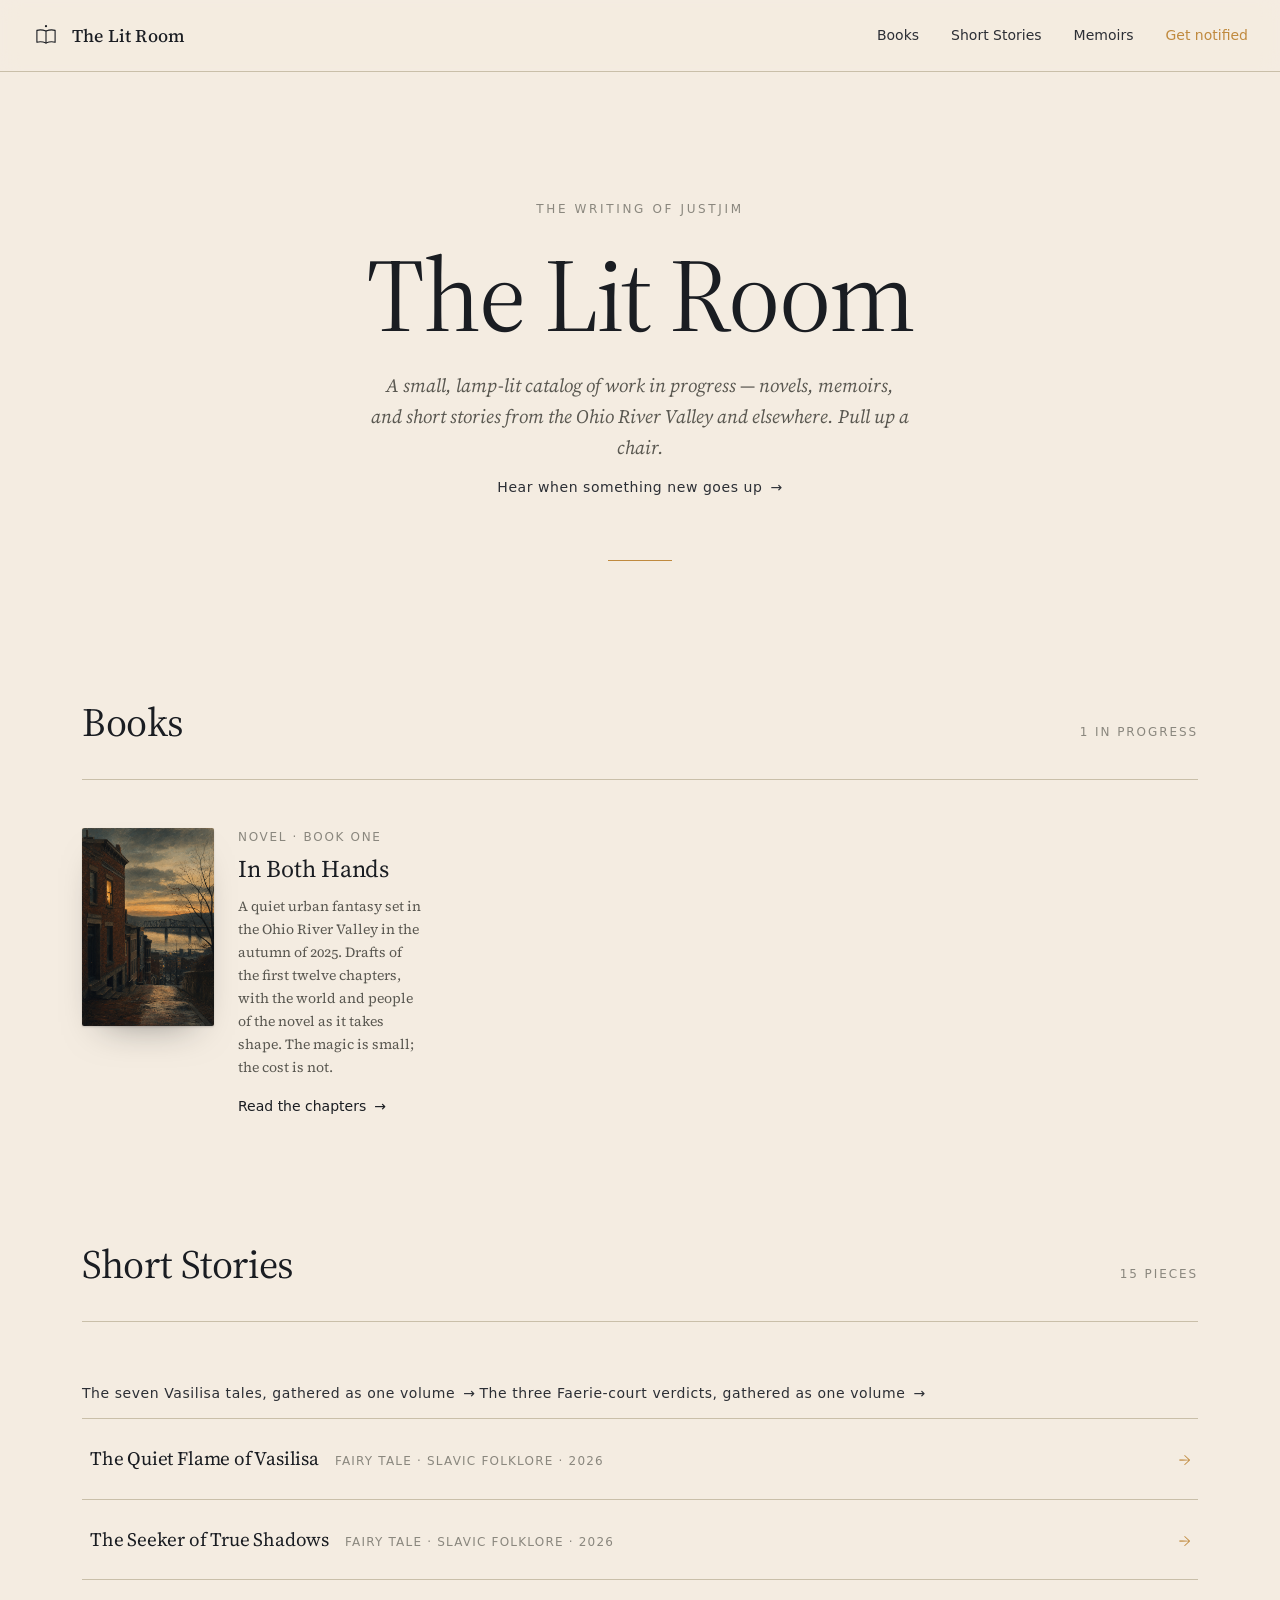
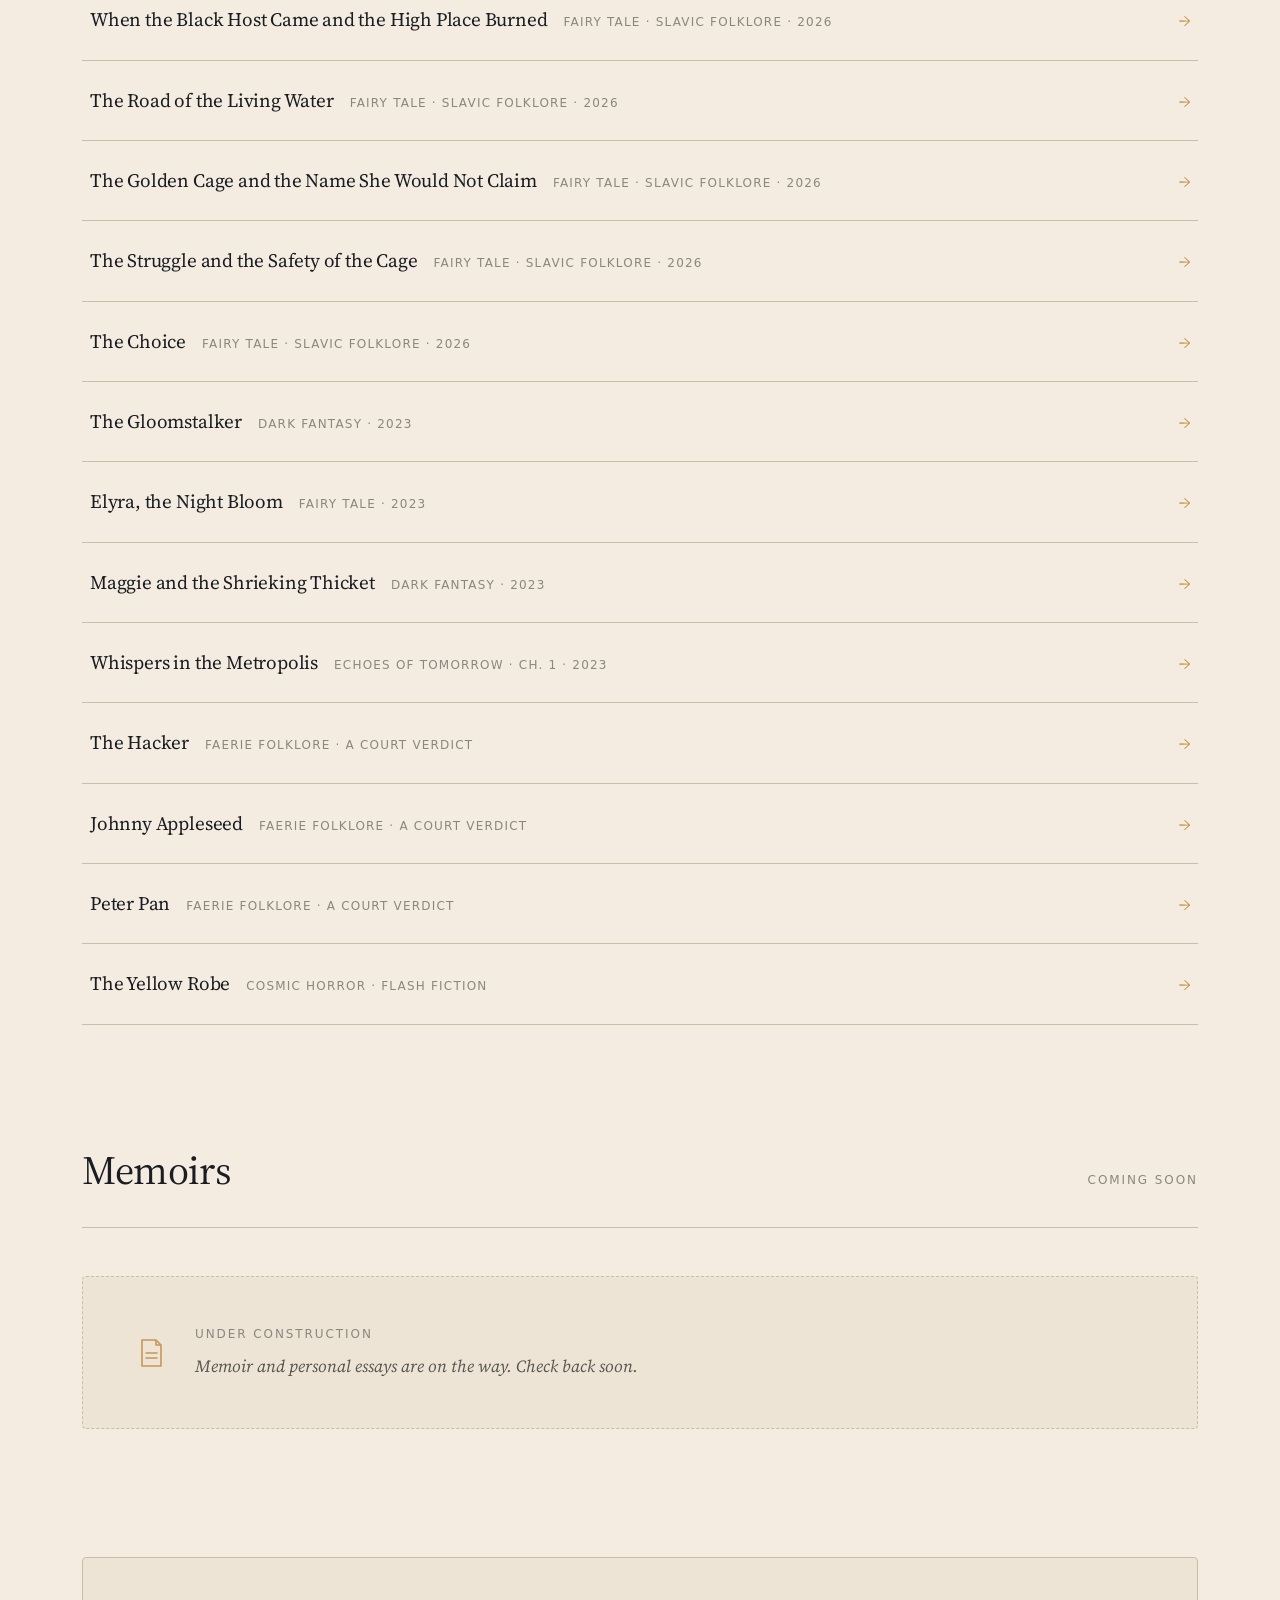
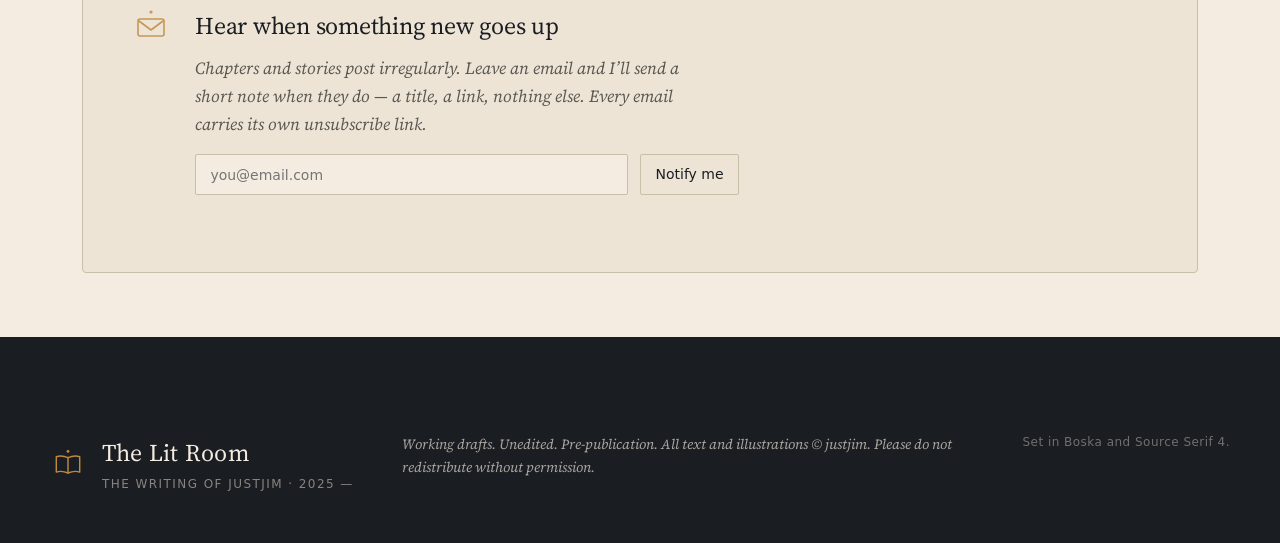
==== commit a89b98b1: "feat: publish chapters 10-12, voice pass on 4-9, fix italics site-wide Mounts the rev3 package: Chap" ====
--- a/index.html
+++ b/index.html
@@ -78,7 +78,7 @@
         <h3 class="work__title">In Both Hands</h3>
         <p class="work__blurb">
           A quiet urban fantasy set in the Ohio River Valley in the autumn of
-          2025. Drafts of the first nine chapters, with the world and people
+          2025. Drafts of the first twelve chapters, with the world and people
           of the novel as it takes shape. The magic is small; the cost is not.
         </p>
         <span class="work__cta">Read the chapters <span class="arrow" aria-hidden="true">→</span></span>
@@ -276,7 +276,7 @@
 
 </main>
 
-<script src="assets/app.js?v=7"></script>
+<script src="assets/app.js?v=8"></script>
 <script src="assets/refresh.js"></script>
 <!-- Notify signup: client-only Supabase. Invisible until assets/comments-config.js is filled in. -->
 <script src="assets/comments-config.js"></script>
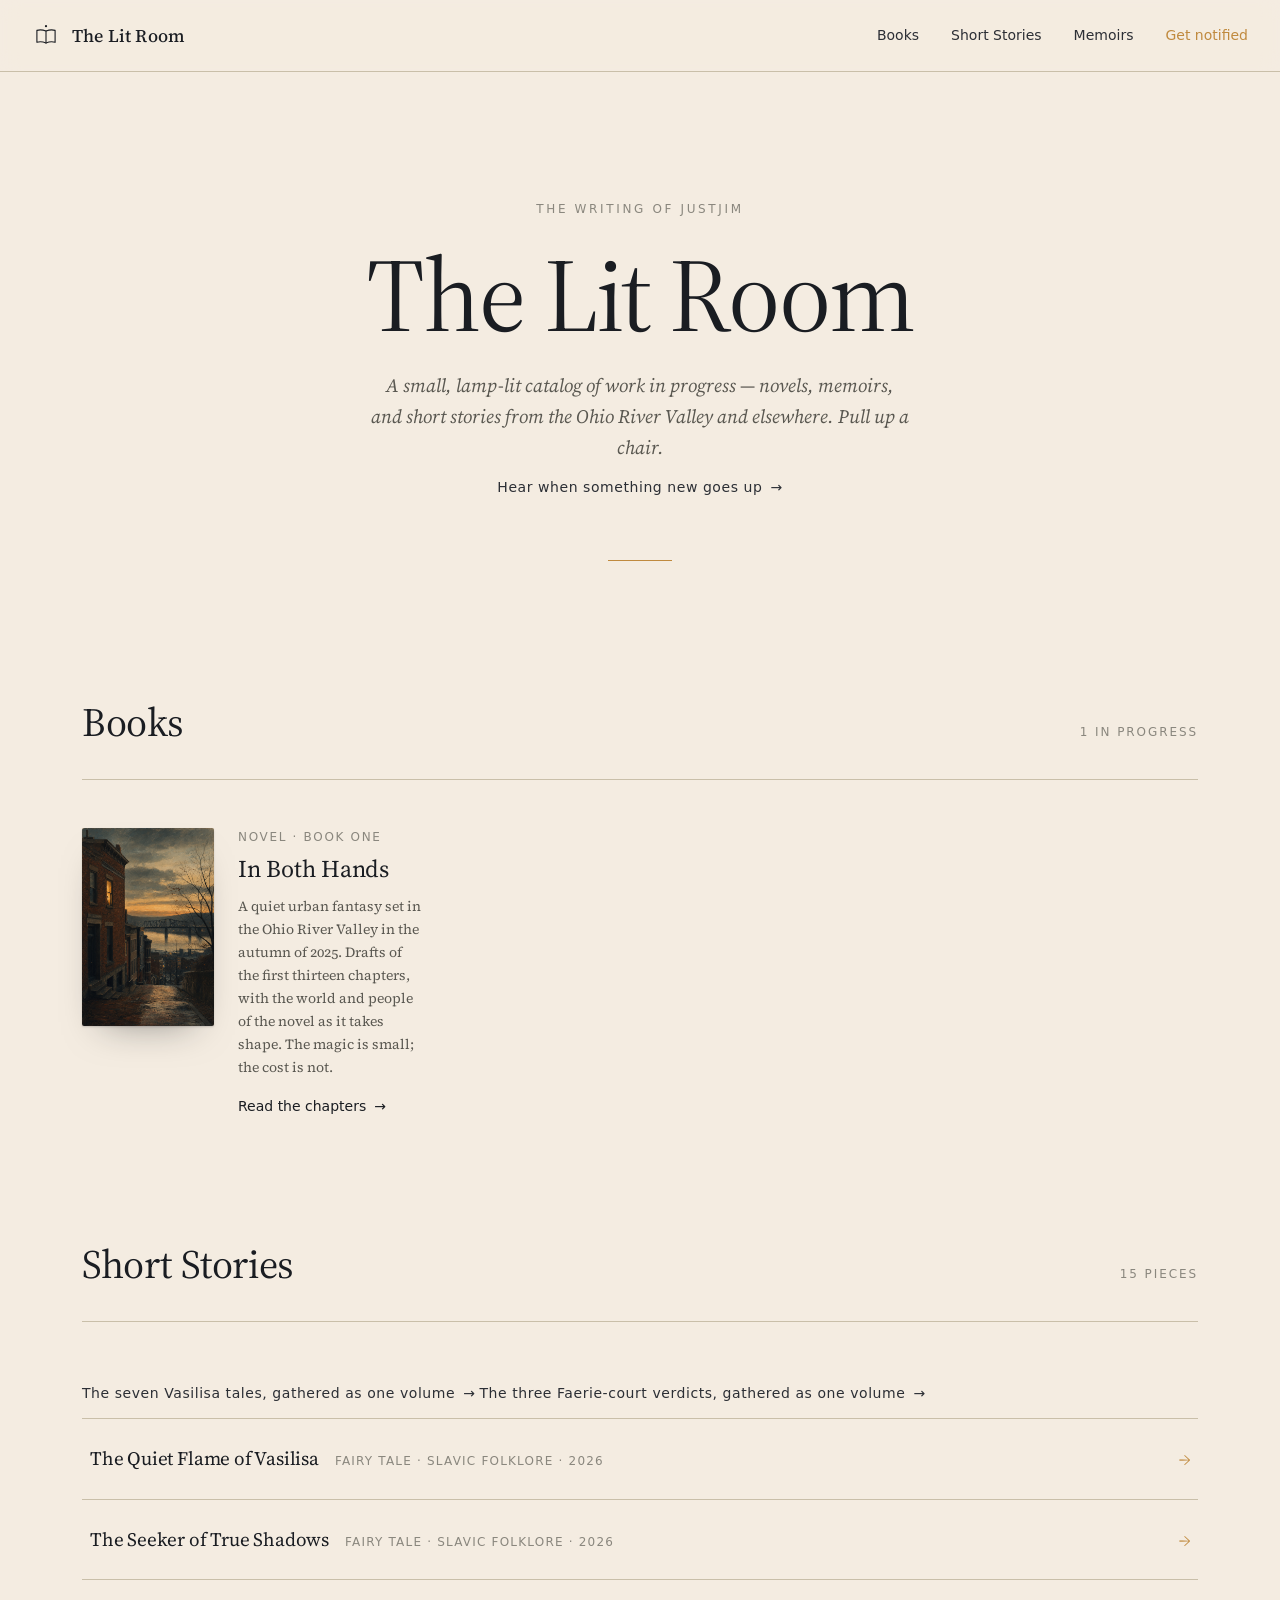
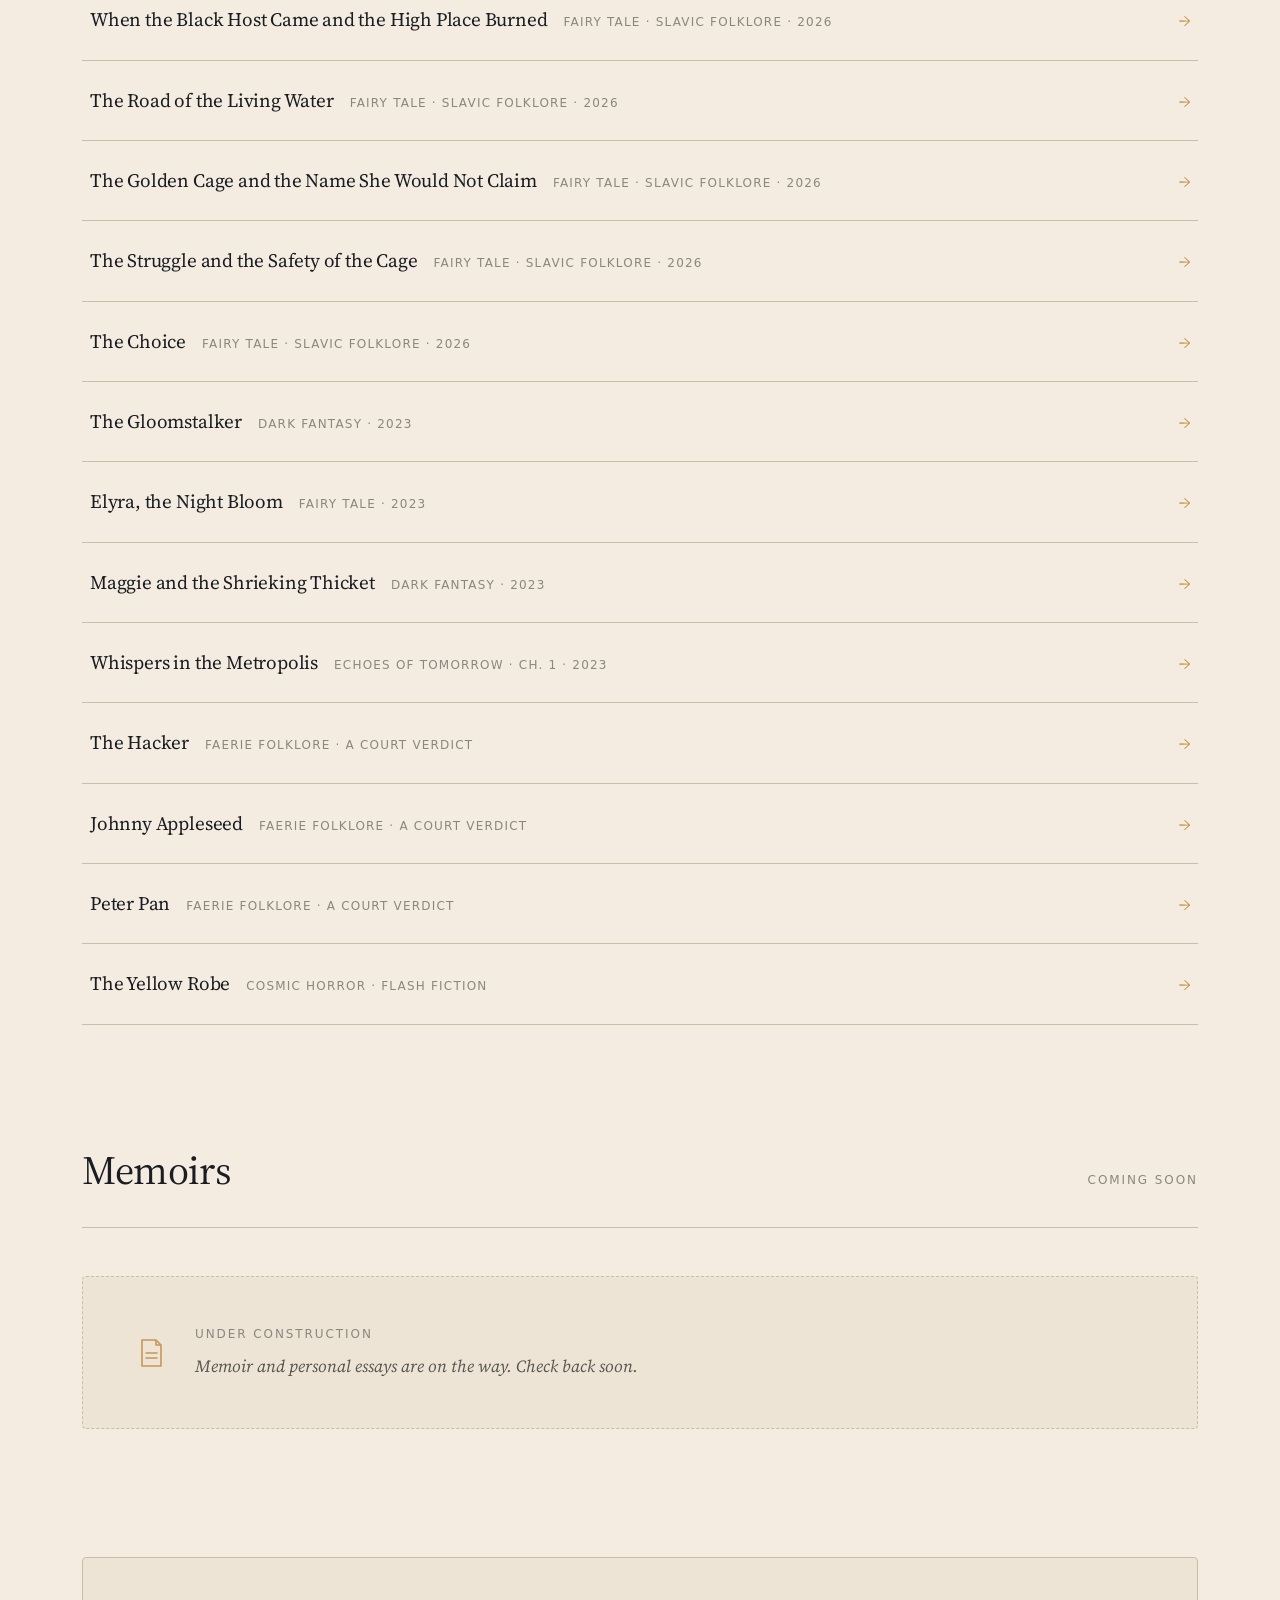
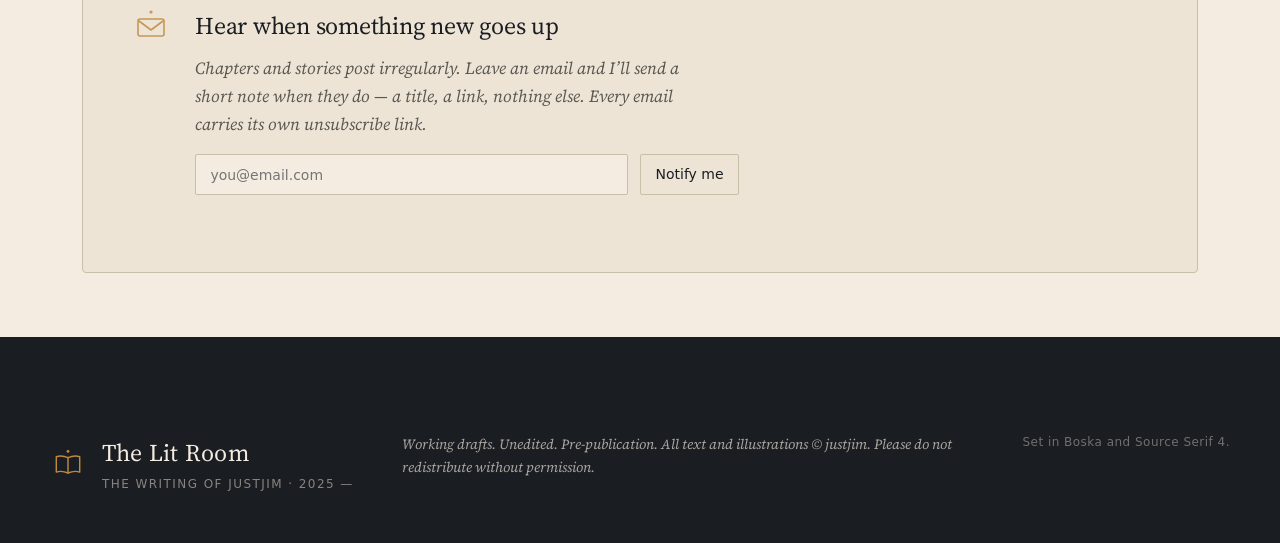
==== commit ad572f75: "feat: publish Chapter Thirteen, "The Twenty-Third" The first chapter told from outside Ruth's three:" ====
--- a/index.html
+++ b/index.html
@@ -78,7 +78,7 @@
         <h3 class="work__title">In Both Hands</h3>
         <p class="work__blurb">
           A quiet urban fantasy set in the Ohio River Valley in the autumn of
-          2025. Drafts of the first twelve chapters, with the world and people
+          2025. Drafts of the first thirteen chapters, with the world and people
           of the novel as it takes shape. The magic is small; the cost is not.
         </p>
         <span class="work__cta">Read the chapters <span class="arrow" aria-hidden="true">→</span></span>
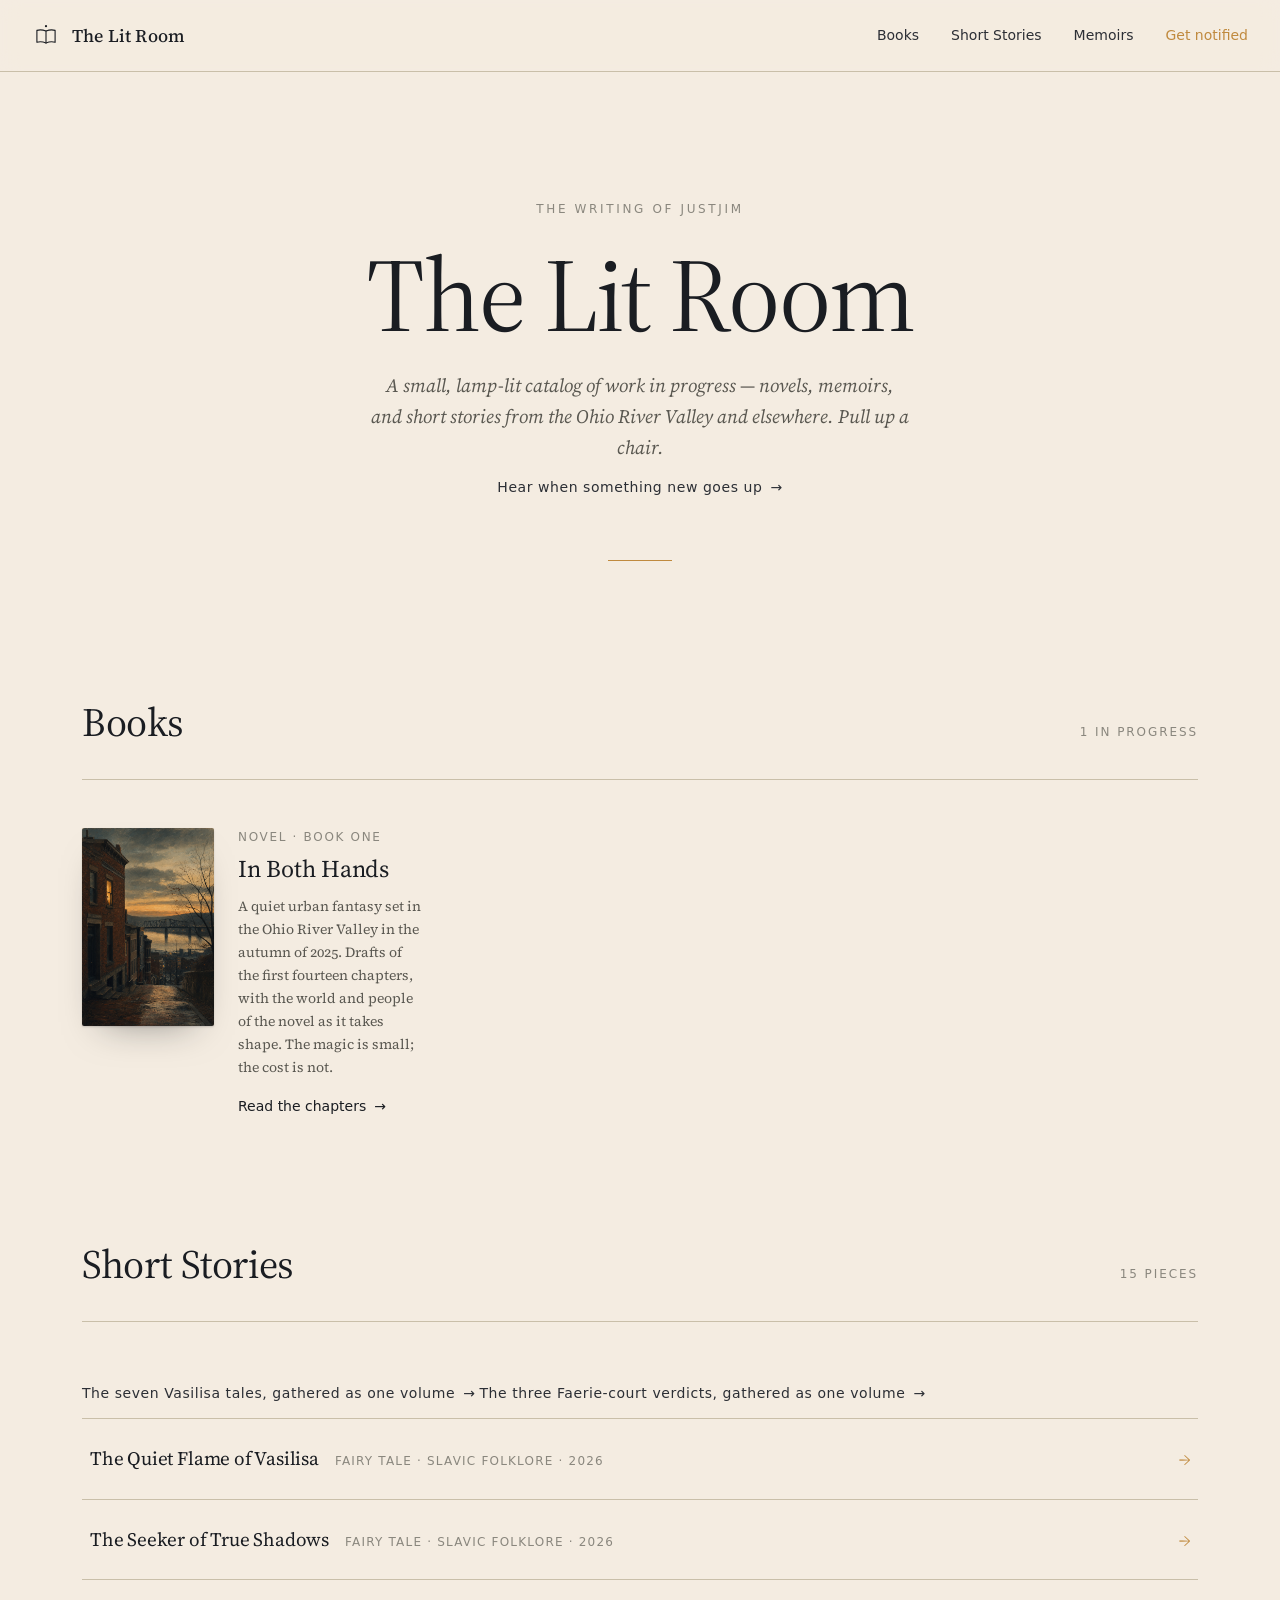
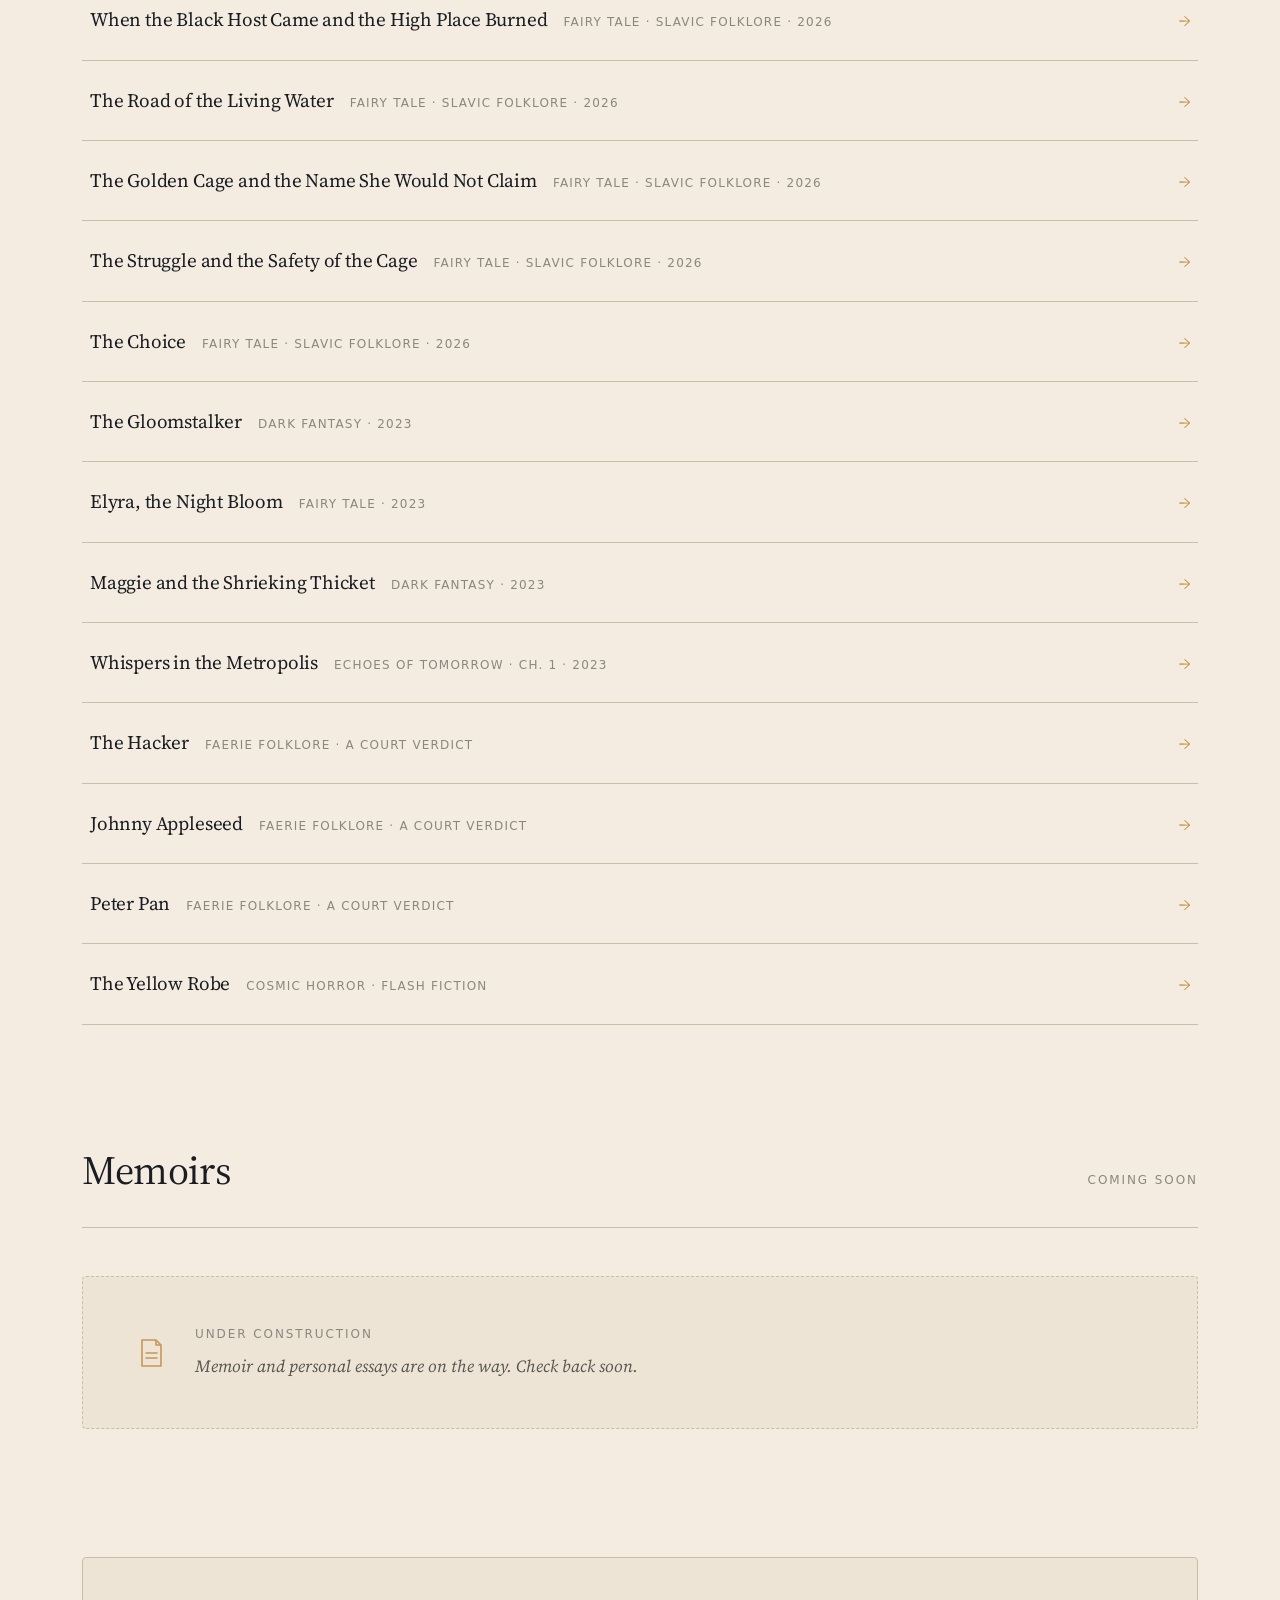
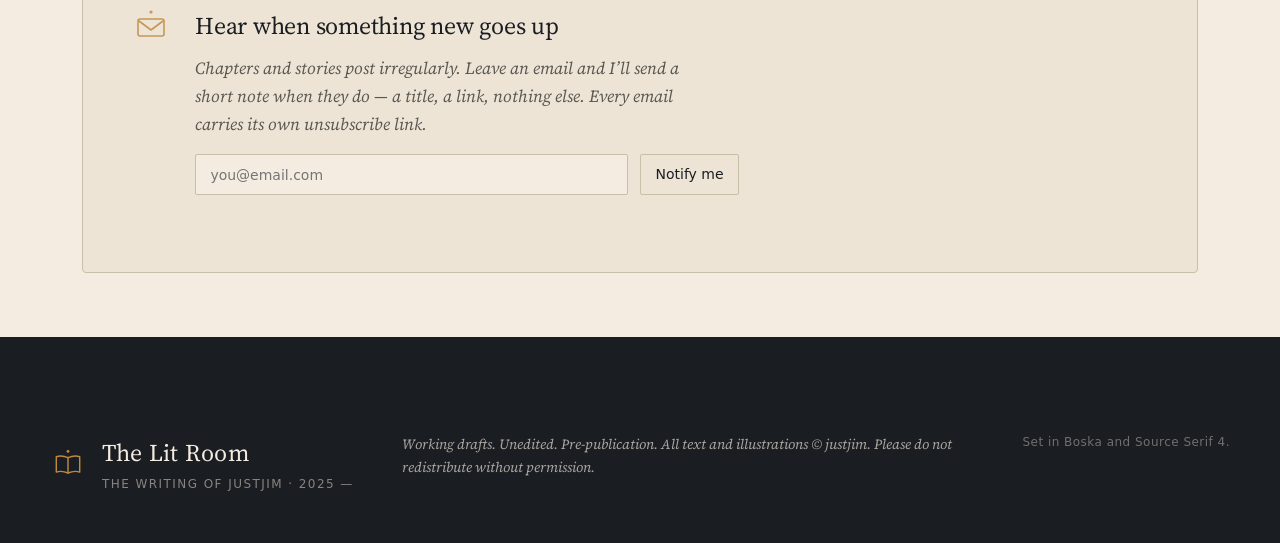
==== commit 45fbed5d: "feat: publish Chapter Fourteen, "The Tap" Cole in the bar on the twenty-third: gi night, and he driv" ====
--- a/index.html
+++ b/index.html
@@ -78,7 +78,7 @@
         <h3 class="work__title">In Both Hands</h3>
         <p class="work__blurb">
           A quiet urban fantasy set in the Ohio River Valley in the autumn of
-          2025. Drafts of the first thirteen chapters, with the world and people
+          2025. Drafts of the first fourteen chapters, with the world and people
           of the novel as it takes shape. The magic is small; the cost is not.
         </p>
         <span class="work__cta">Read the chapters <span class="arrow" aria-hidden="true">→</span></span>
--- a/assets/styles.css
+++ b/assets/styles.css
@@ -593,6 +593,11 @@
   filter: contrast(1.02) saturate(0.92);
   box-shadow: 0 18px 35px -22px rgba(26,29,34,0.4);
 }
+/* Thirteen's art carries the chapter at both edges — the bank of mailboxes and
+   the envelope on the left, the hawk on the light pole at the right — and the
+   4/5 frame could not hold both ends at once. Give it a frame at the source's
+   own 6/5 and the whole picture survives uncropped. */
+#chapter-13 .chapter__art img { aspect-ratio: 6 / 5; }
 
 .chapter__num {
   font-family: var(--ui);
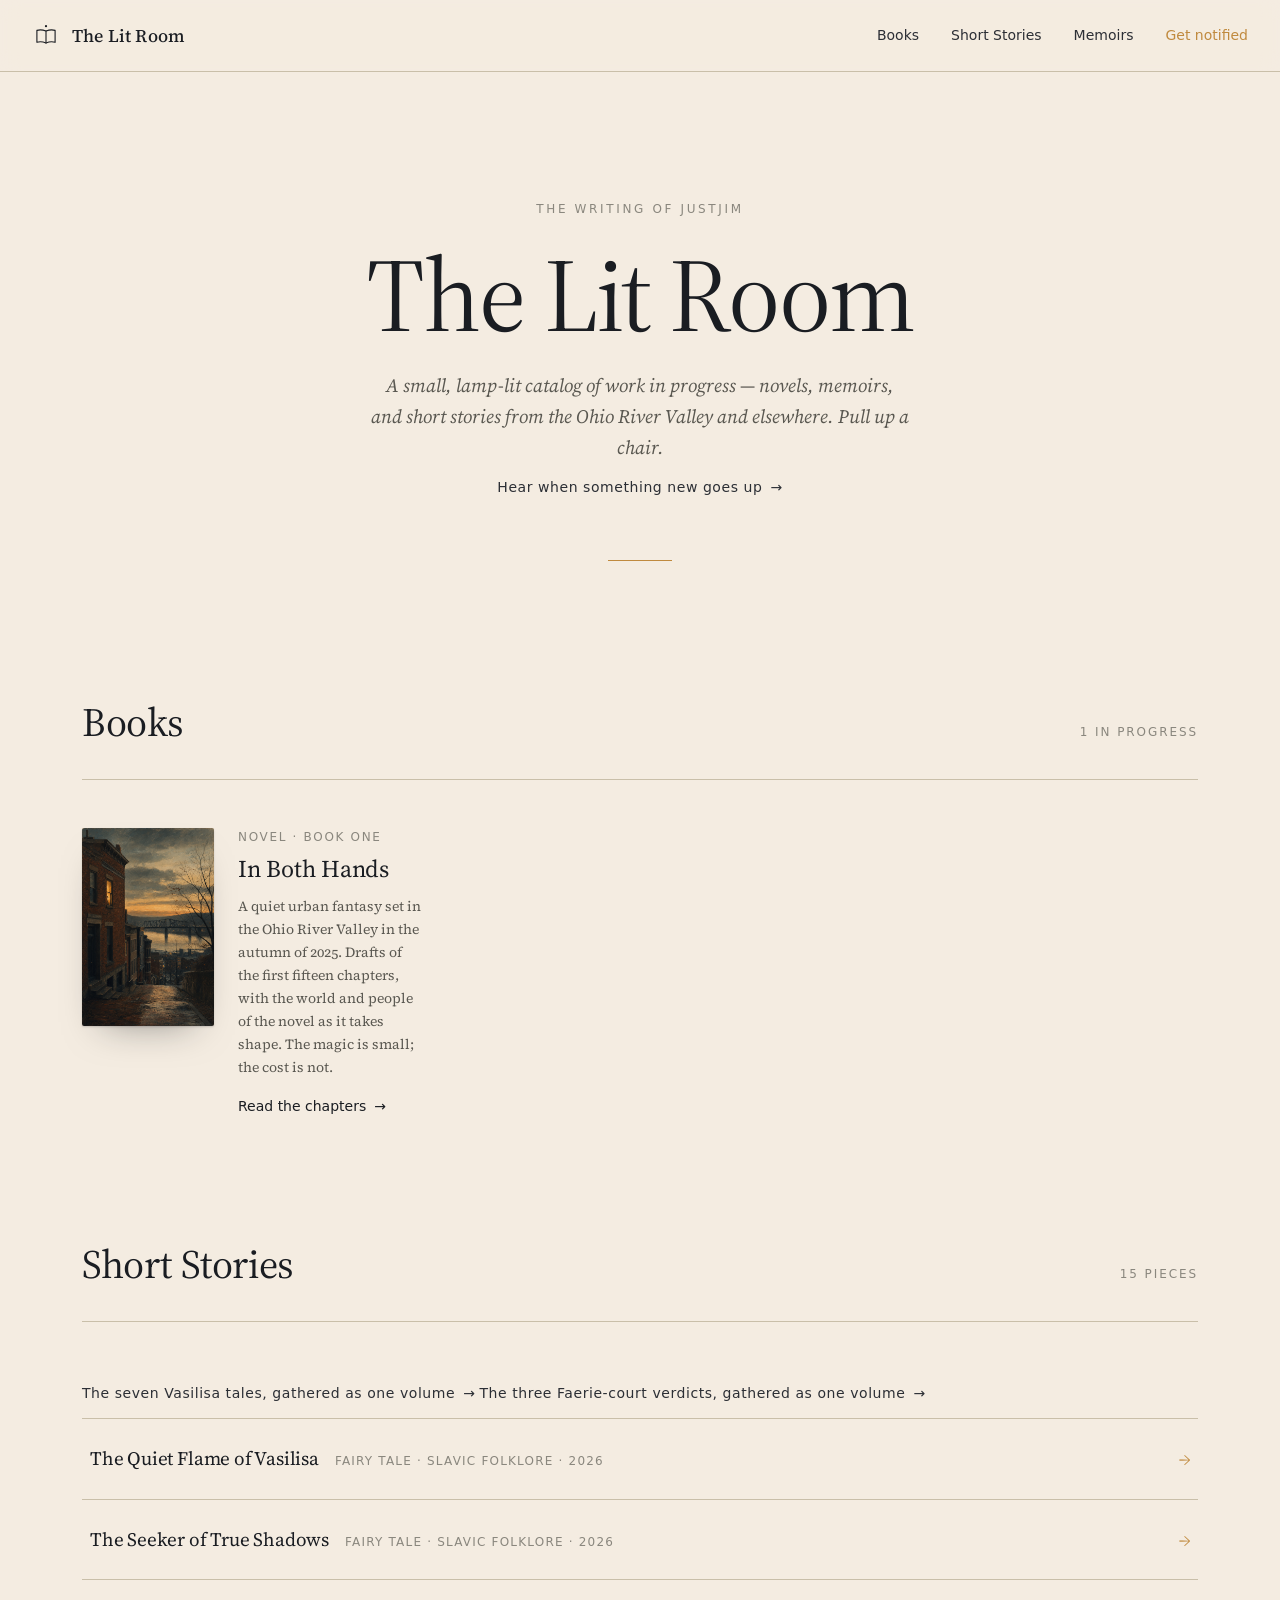
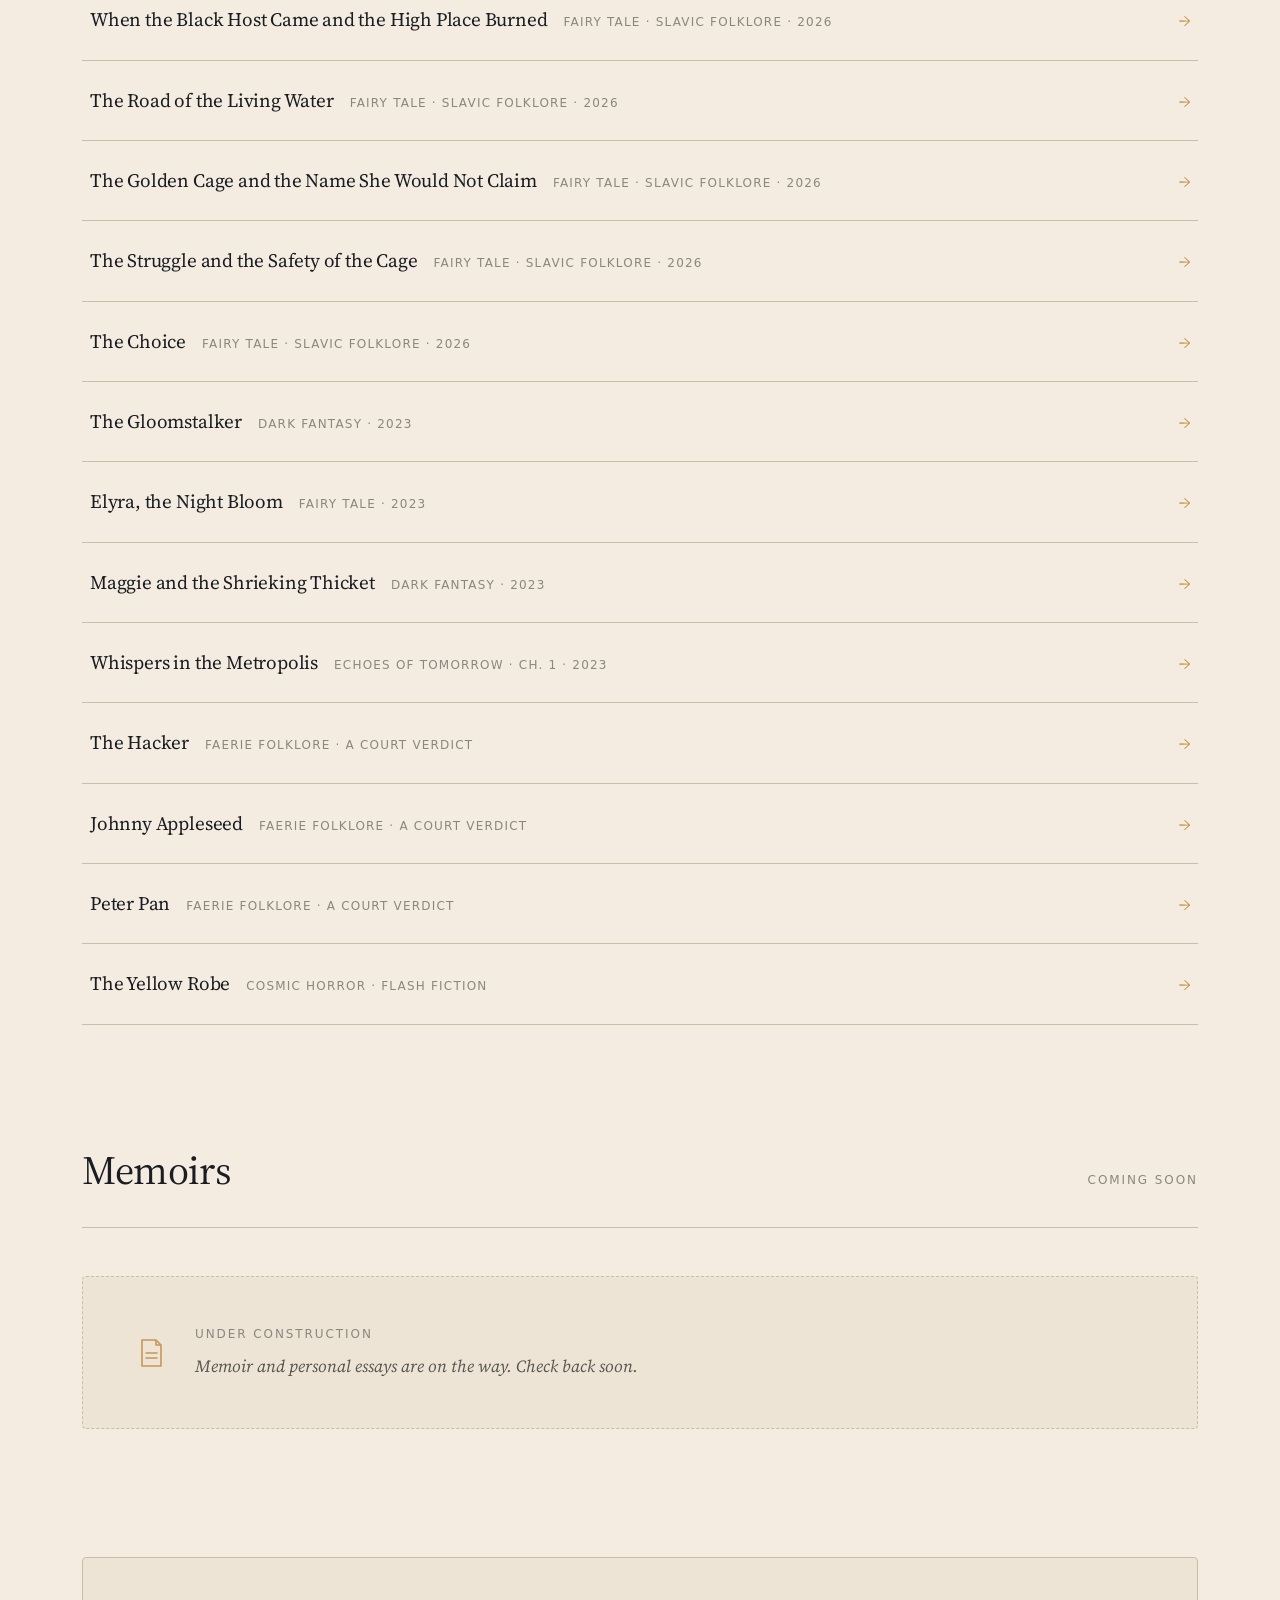
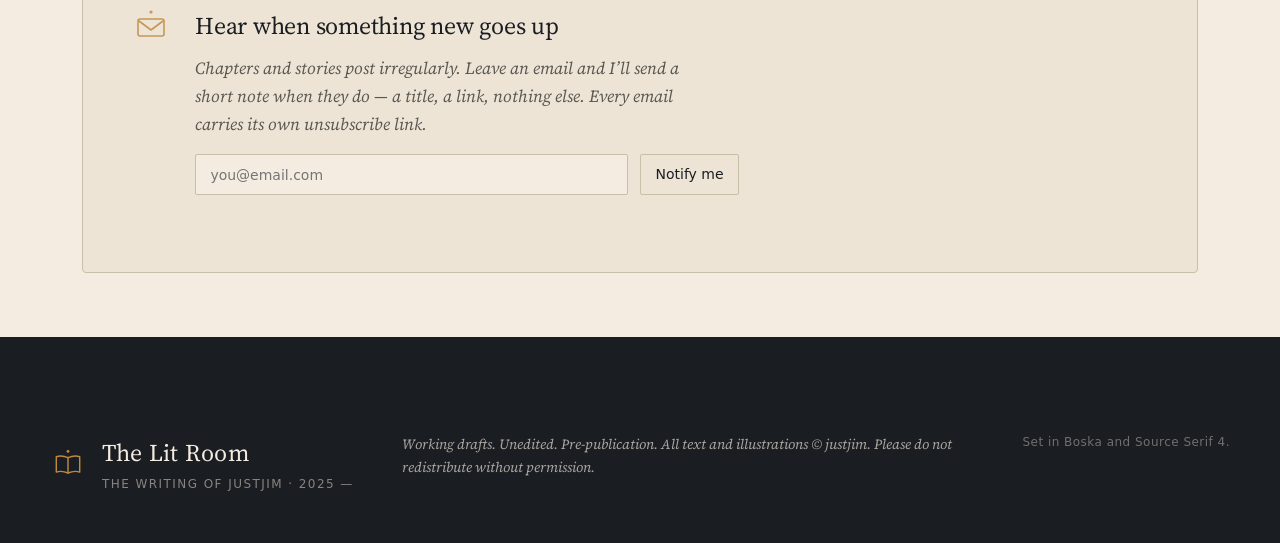
==== commit 8a16b813: "feat: publish Chapter Fifteen, "Bearing" Hannah on Christmas Eve: the pressure behind her eyes is go" ====
--- a/index.html
+++ b/index.html
@@ -78,7 +78,7 @@
         <h3 class="work__title">In Both Hands</h3>
         <p class="work__blurb">
           A quiet urban fantasy set in the Ohio River Valley in the autumn of
-          2025. Drafts of the first fourteen chapters, with the world and people
+          2025. Drafts of the first fifteen chapters, with the world and people
           of the novel as it takes shape. The magic is small; the cost is not.
         </p>
         <span class="work__cta">Read the chapters <span class="arrow" aria-hidden="true">→</span></span>
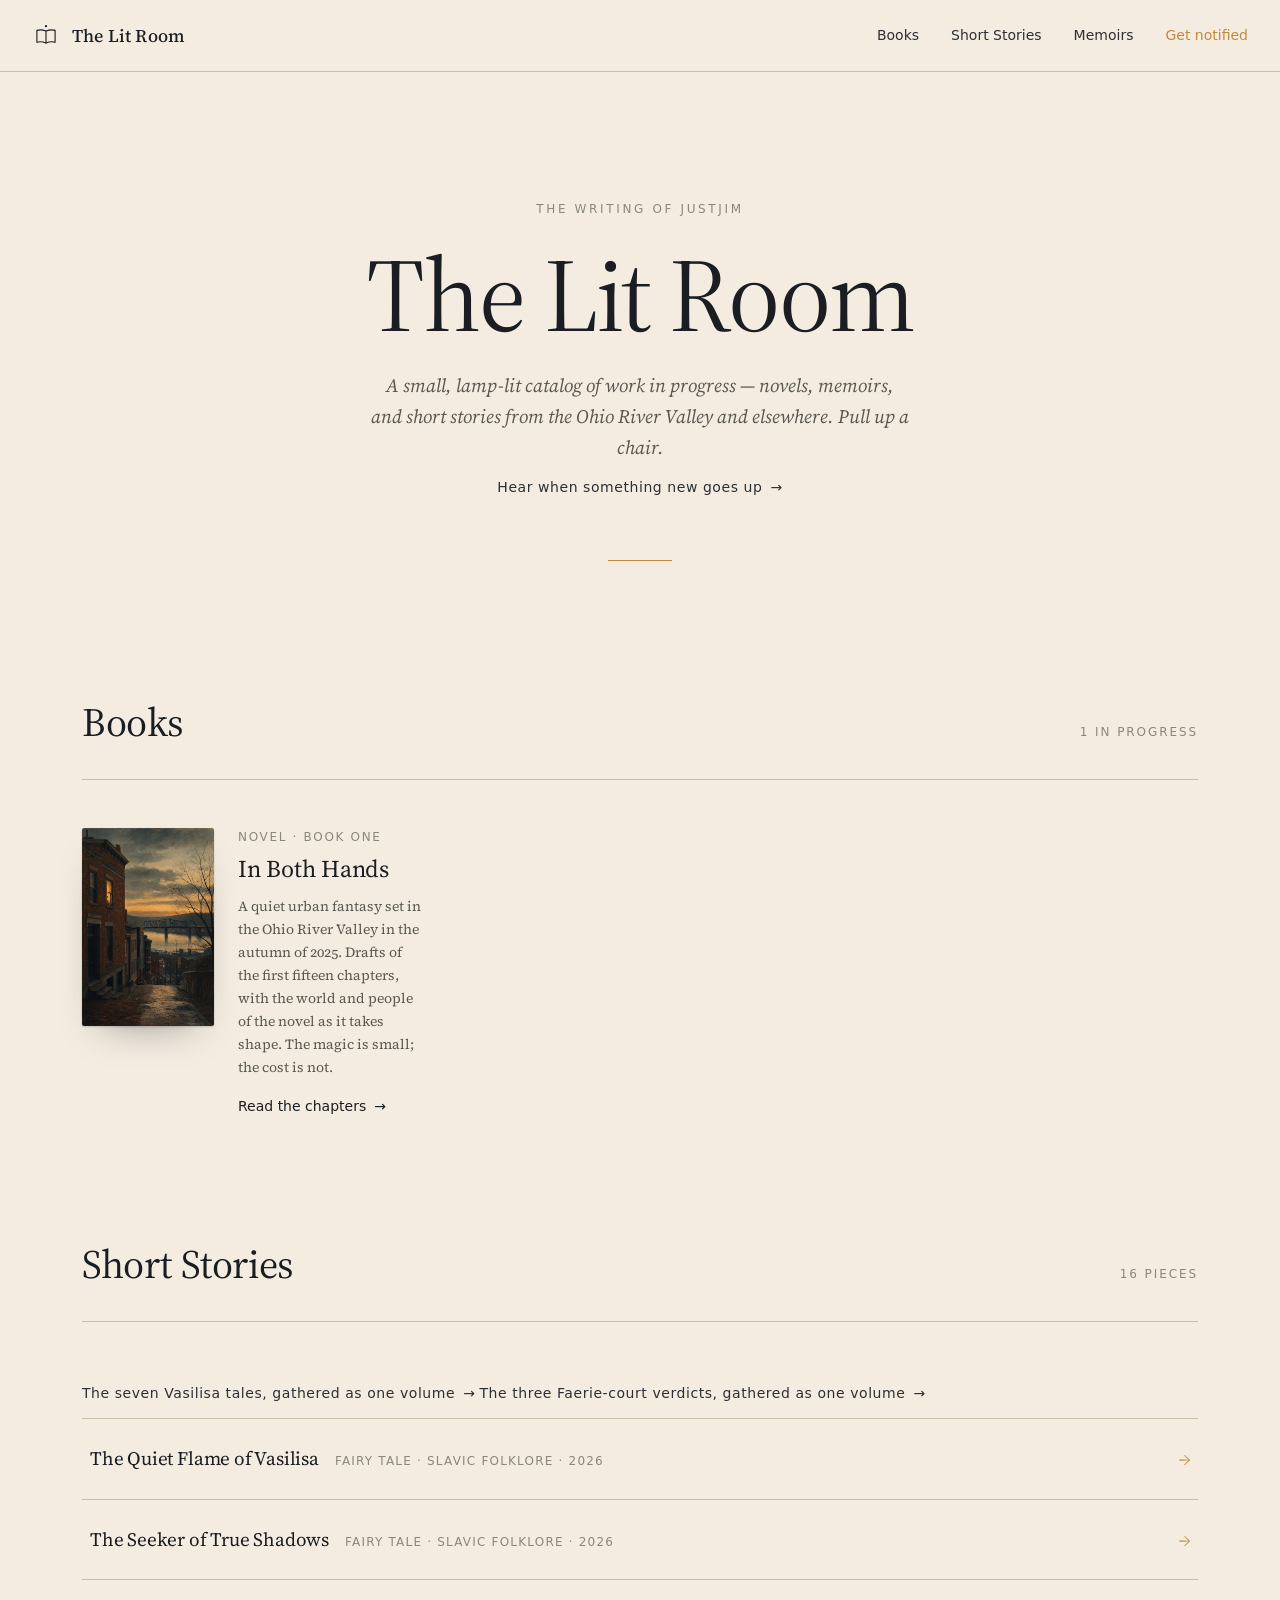
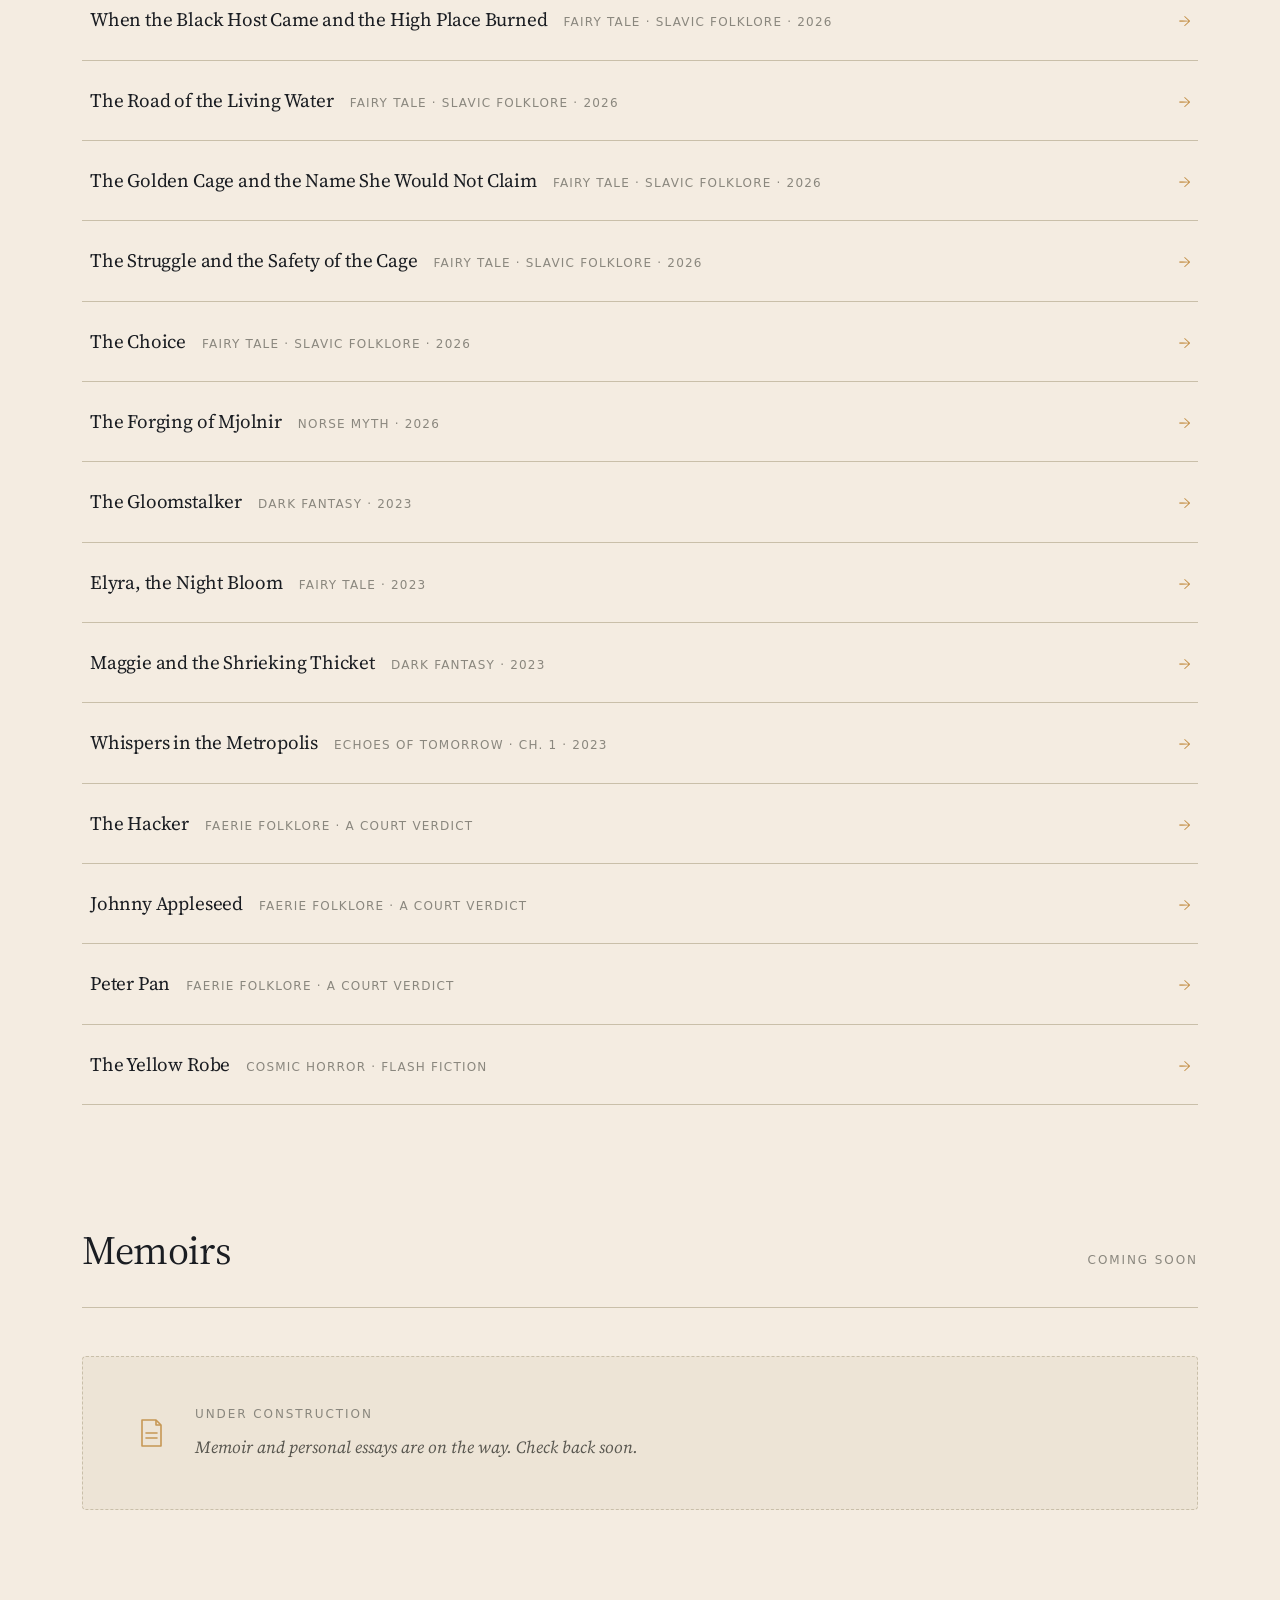
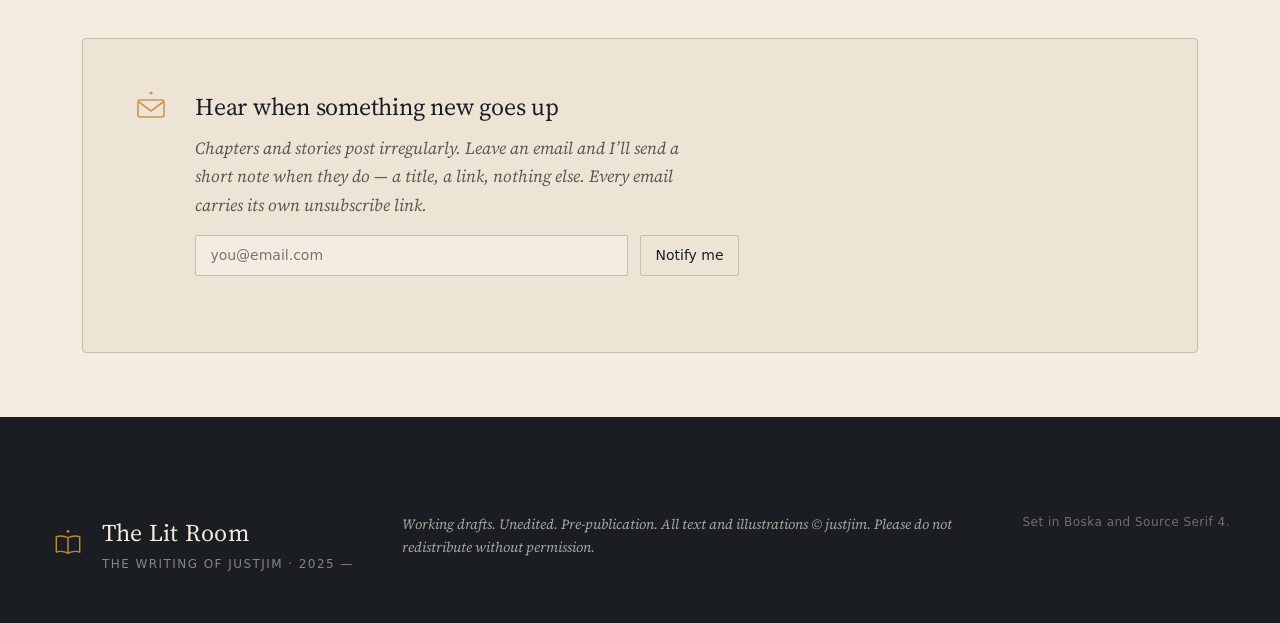
==== commit 146c4eea: "feat: publish "The Forging of Mjolnir" (Norse myth) - short-stories.html: new group "The Northern Fo" ====
--- a/index.html
+++ b/index.html
@@ -91,7 +91,7 @@
 <section id="short-stories" class="collection">
   <div class="collection__head">
     <h2 class="collection__title">Short Stories</h2>
-    <span class="collection__count">15 pieces</span>
+    <span class="collection__count">16 pieces</span>
   </div>
   <a class="cta-quiet" href="vasilisa.html">The seven Vasilisa tales, gathered as one volume <span aria-hidden="true">→</span></a>
   <a class="cta-quiet" href="faerie-court.html">The three Faerie-court verdicts, gathered as one volume <span aria-hidden="true">→</span></a>
@@ -142,6 +142,13 @@
       <a class="story-list__link" href="short-stories.html#the-choice">
         <span class="story-list__title">The Choice</span>
         <span class="story-list__meta">Fairy tale · Slavic folklore · 2026</span>
+        <span class="story-list__arrow" aria-hidden="true">→</span>
+      </a>
+    </li>
+    <li class="story-list__item">
+      <a class="story-list__link" href="short-stories.html#mjolnir">
+        <span class="story-list__title">The Forging of Mjolnir</span>
+        <span class="story-list__meta">Norse myth · 2026</span>
         <span class="story-list__arrow" aria-hidden="true">→</span>
       </a>
     </li>
